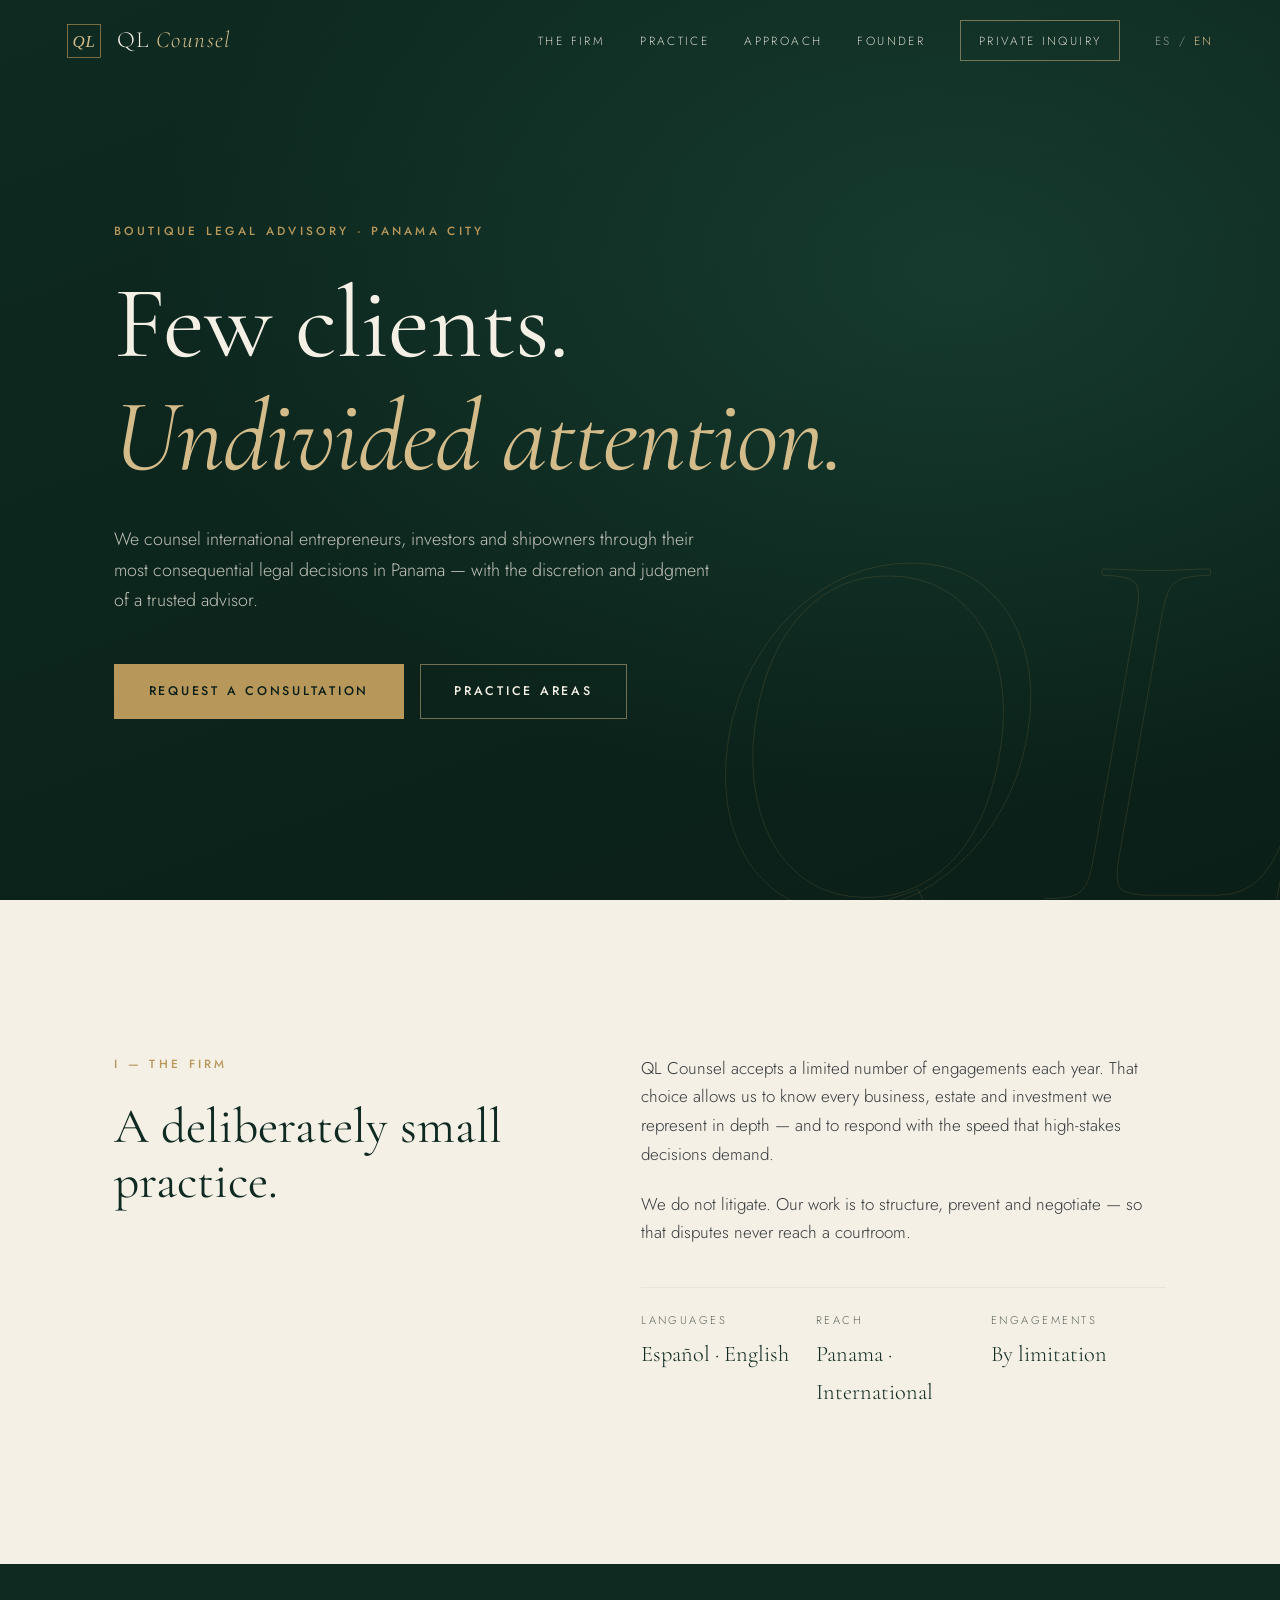
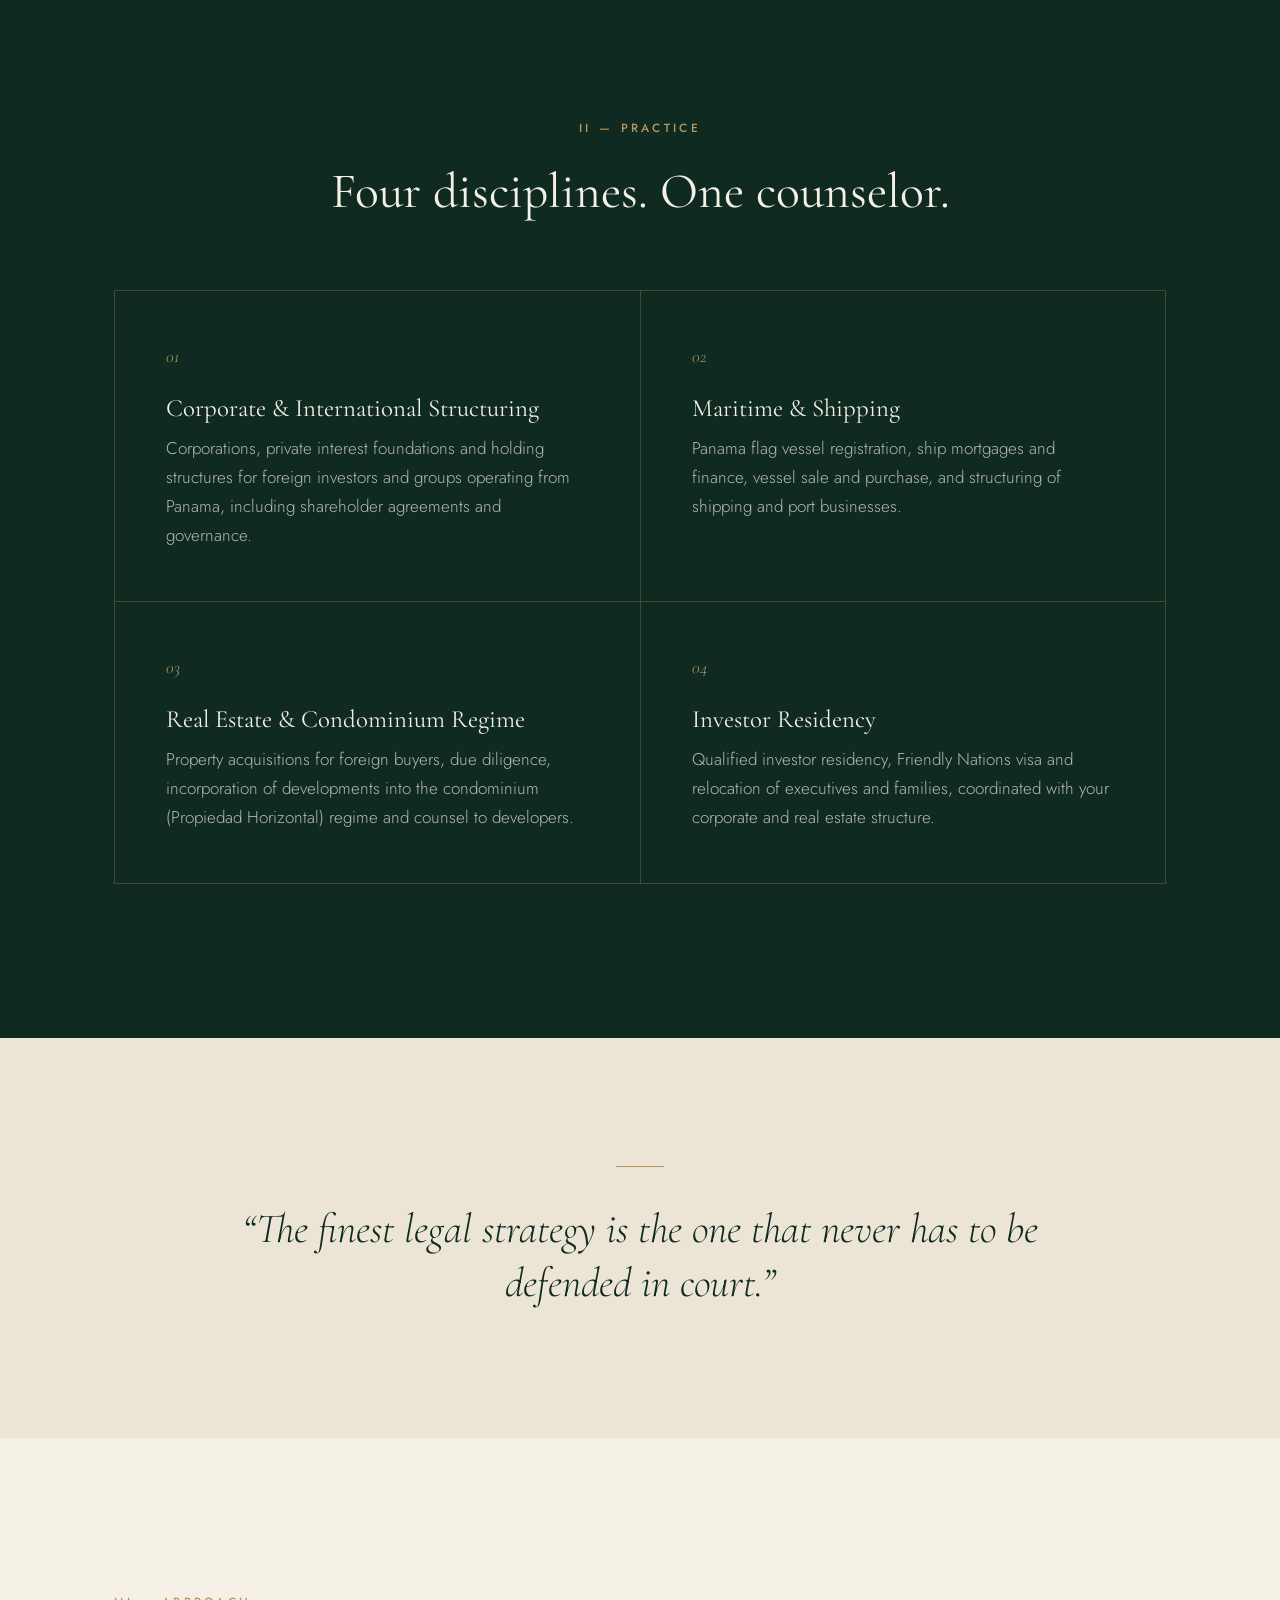
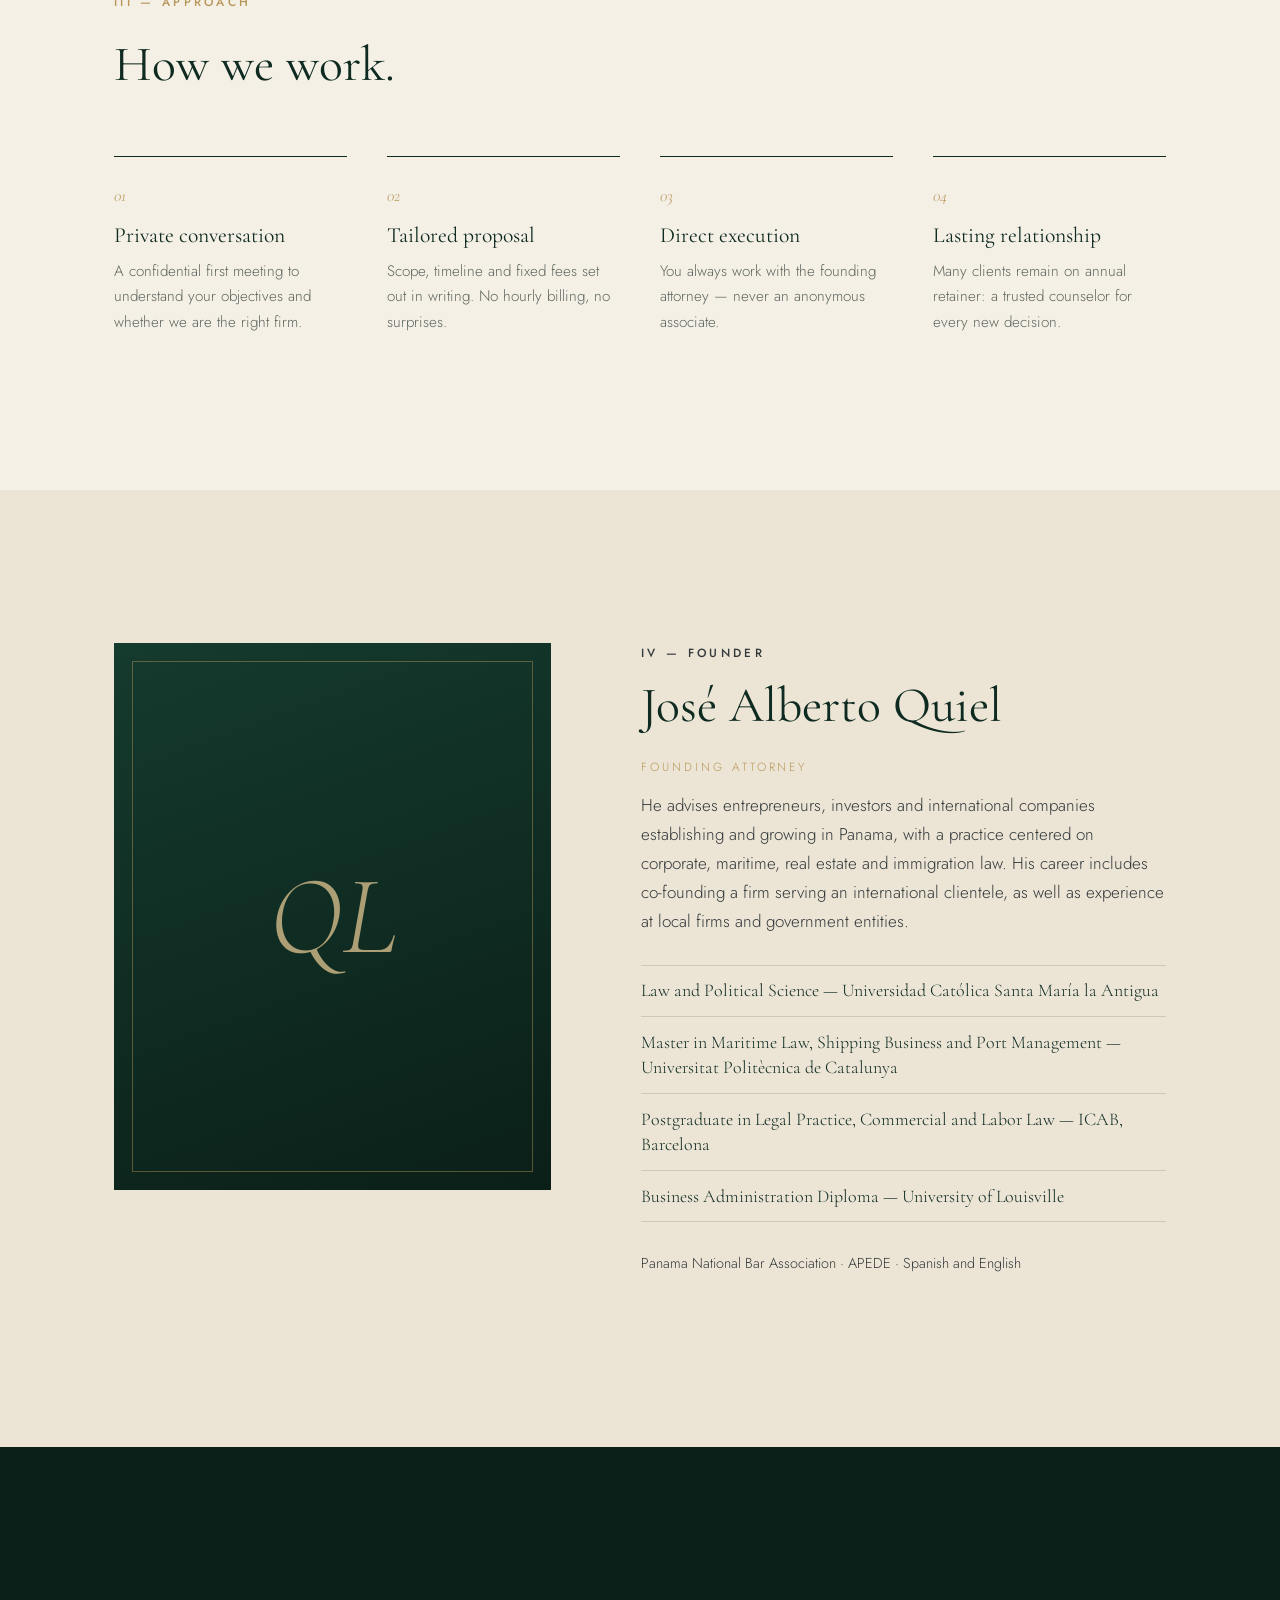
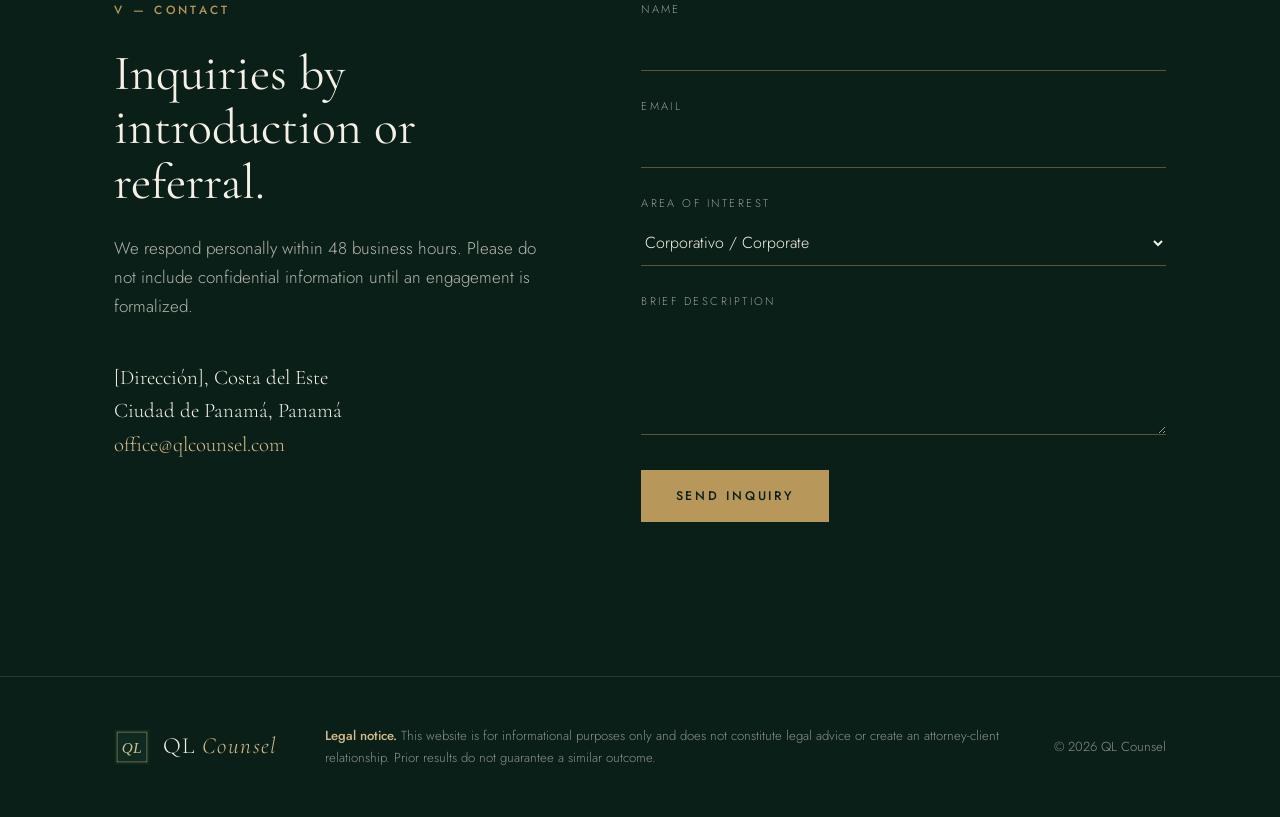
==== index.html @ fa173225 "Reposition firm as Panama-based boutique Panama City headquarters, non-litigation practice areas mat" ====
<!doctype html>
<html lang="es">
<head>
  <meta charset="utf-8">
  <meta name="viewport" content="width=device-width, initial-scale=1">
  <title>QL Counsel — Boutique Legal Advisory</title>
  <meta name="description" content="Firma boutique de asesoría legal en Panamá para empresarios, inversionistas y navieras internacionales. Boutique legal advisory in Panama for international entrepreneurs, investors and shipowners.">
  <meta name="theme-color" content="#0E2A21">
  <link rel="icon" href="assets/monogram.svg" type="image/svg+xml">
  <link rel="preconnect" href="https://fonts.googleapis.com">
  <link rel="preconnect" href="https://fonts.gstatic.com" crossorigin>
  <link href="https://fonts.googleapis.com/css2?family=Cormorant+Garamond:ital,wght@0,400;0,500;0,600;1,400&family=Jost:wght@300;400;500&display=swap" rel="stylesheet">
  <link rel="stylesheet" href="styles.css">
</head>
<body>

  <!-- ============ HEADER ============ -->
  <header class="site-header" id="top">
    <a class="brand" href="#top" aria-label="QL Counsel">
      <img src="assets/monogram.svg" alt="" class="brand-mark" width="40" height="40">
      <span class="brand-name">QL <em>Counsel</em></span>
    </a>
    <nav class="nav" aria-label="Principal">
      <a href="#firma"><span data-l="es">La Firma</span><span data-l="en">The Firm</span></a>
      <a href="#practica"><span data-l="es">Práctica</span><span data-l="en">Practice</span></a>
      <a href="#enfoque"><span data-l="es">Enfoque</span><span data-l="en">Approach</span></a>
      <a href="#fundador"><span data-l="es">Fundador</span><span data-l="en">Founder</span></a>
      <a href="#contacto" class="nav-cta"><span data-l="es">Consulta privada</span><span data-l="en">Private inquiry</span></a>
    </nav>
    <div class="lang" role="group" aria-label="Idioma / Language">
      <button type="button" data-set-lang="es" aria-pressed="true">ES</button>
      <span aria-hidden="true">/</span>
      <button type="button" data-set-lang="en" aria-pressed="false">EN</button>
    </div>
  </header>

  <main>
    <!-- ============ HERO ============ -->
    <section class="hero">
      <div class="hero-inner">
        <p class="eyebrow"><span data-l="es">Asesoría legal boutique · Ciudad de Panamá</span><span data-l="en">Boutique legal advisory · Panama City</span></p>
        <h1>
          <span data-l="es">Pocos clientes.<br><em>Atención absoluta.</em></span>
          <span data-l="en">Few clients.<br><em>Undivided attention.</em></span>
        </h1>
        <p class="lede">
          <span data-l="es">Acompañamos a empresarios, inversionistas y navieras internacionales en sus decisiones legales más importantes en Panamá — con la discreción y el criterio de un consejero de confianza.</span>
          <span data-l="en">We counsel international entrepreneurs, investors and shipowners through their most consequential legal decisions in Panama — with the discretion and judgment of a trusted advisor.</span>
        </p>
        <div class="hero-actions">
          <a href="#contacto" class="btn btn-gold"><span data-l="es">Solicitar una consulta</span><span data-l="en">Request a consultation</span></a>
          <a href="#practica" class="btn btn-ghost"><span data-l="es">Áreas de práctica</span><span data-l="en">Practice areas</span></a>
        </div>
      </div>
      <div class="hero-mark" aria-hidden="true">QL</div>
    </section>

    <!-- ============ FIRM ============ -->
    <section class="section firm" id="firma">
      <div class="container split">
        <div>
          <p class="label">I — <span data-l="es">La Firma</span><span data-l="en">The Firm</span></p>
          <h2><span data-l="es">Una práctica deliberadamente pequeña.</span><span data-l="en">A deliberately small practice.</span></h2>
        </div>
        <div class="prose">
          <p>
            <span data-l="es">QL Counsel acepta un número limitado de mandatos cada año. Esa decisión nos permite conocer a fondo cada negocio, cada patrimonio y cada inversión que representamos, y responder con la rapidez que exigen las decisiones de alto nivel.</span>
            <span data-l="en">QL Counsel accepts a limited number of engagements each year. That choice allows us to know every business, estate and investment we represent in depth — and to respond with the speed that high-stakes decisions demand.</span>
          </p>
          <p>
            <span data-l="es">No litigamos. Nuestro trabajo es estructurar, prevenir y negociar: que los conflictos nunca lleguen a un tribunal.</span>
            <span data-l="en">We do not litigate. Our work is to structure, prevent and negotiate — so that disputes never reach a courtroom.</span>
          </p>
          <dl class="facts">
            <div><dt><span data-l="es">Idiomas</span><span data-l="en">Languages</span></dt><dd>Español · English</dd></div>
            <div><dt><span data-l="es">Jurisdicciones</span><span data-l="en">Reach</span></dt><dd><span data-l="es">Panamá · Internacional</span><span data-l="en">Panama · International</span></dd></div>
            <div><dt><span data-l="es">Mandatos</span><span data-l="en">Engagements</span></dt><dd><span data-l="es">Limitados</span><span data-l="en">By limitation</span></dd></div>
          </dl>
        </div>
      </div>
    </section>

    <!-- ============ PRACTICE ============ -->
    <section class="section practice" id="practica">
      <div class="container">
        <p class="label">II — <span data-l="es">Práctica</span><span data-l="en">Practice</span></p>
        <h2 class="center"><span data-l="es">Cuatro disciplinas. Un solo consejero.</span><span data-l="en">Four disciplines. One counselor.</span></h2>
        <div class="cards">
          <article class="card">
            <span class="num">01</span>
            <h3><span data-l="es">Corporativo &amp; estructuración internacional</span><span data-l="en">Corporate &amp; International Structuring</span></h3>
            <p><span data-l="es">Sociedades anónimas, fundaciones de interés privado y holdings para inversionistas y grupos extranjeros que operan desde Panamá, con acuerdos de socios y gobierno corporativo.</span><span data-l="en">Corporations, private interest foundations and holding structures for foreign investors and groups operating from Panama, including shareholder agreements and governance.</span></p>
          </article>
          <article class="card">
            <span class="num">02</span>
            <h3><span data-l="es">Derecho marítimo</span><span data-l="en">Maritime &amp; Shipping</span></h3>
            <p><span data-l="es">Registro de buques bajo bandera panameña, hipotecas y financiamiento naval, compraventa de embarcaciones y estructuración de negocios marítimos y portuarios.</span><span data-l="en">Panama flag vessel registration, ship mortgages and finance, vessel sale and purchase, and structuring of shipping and port businesses.</span></p>
          </article>
          <article class="card">
            <span class="num">03</span>
            <h3><span data-l="es">Inversión inmobiliaria &amp; Propiedad Horizontal</span><span data-l="en">Real Estate &amp; Condominium Regime</span></h3>
            <p><span data-l="es">Adquisición de inmuebles para compradores extranjeros, debida diligencia, incorporación de proyectos al régimen de Propiedad Horizontal y asesoría a desarrolladores.</span><span data-l="en">Property acquisitions for foreign buyers, due diligence, incorporation of developments into the condominium (Propiedad Horizontal) regime and counsel to developers.</span></p>
          </article>
          <article class="card">
            <span class="num">04</span>
            <h3><span data-l="es">Residencia para inversionistas</span><span data-l="en">Investor Residency</span></h3>
            <p><span data-l="es">Residencia por inversión calificada, visa de Países Amigos y reubicación de ejecutivos y familias, coordinada con su estructura corporativa e inmobiliaria.</span><span data-l="en">Qualified investor residency, Friendly Nations visa and relocation of executives and families, coordinated with your corporate and real estate structure.</span></p>
          </article>
        </div>
      </div>
    </section>

    <!-- ============ QUOTE ============ -->
    <section class="quote">
      <blockquote>
        <p>
          <span data-l="es">“La mejor estrategia legal es la que nunca necesita defenderse en un tribunal.”</span>
          <span data-l="en">“The finest legal strategy is the one that never has to be defended in court.”</span>
        </p>
      </blockquote>
    </section>

    <!-- ============ APPROACH ============ -->
    <section class="section approach" id="enfoque">
      <div class="container">
        <p class="label">III — <span data-l="es">Enfoque</span><span data-l="en">Approach</span></p>
        <h2><span data-l="es">Cómo trabajamos.</span><span data-l="en">How we work.</span></h2>
        <ol class="steps">
          <li>
            <h3><span data-l="es">Conversación privada</span><span data-l="en">Private conversation</span></h3>
            <p><span data-l="es">Una primera reunión confidencial para entender sus objetivos y determinar si somos la firma adecuada.</span><span data-l="en">A confidential first meeting to understand your objectives and whether we are the right firm.</span></p>
          </li>
          <li>
            <h3><span data-l="es">Propuesta a medida</span><span data-l="en">Tailored proposal</span></h3>
            <p><span data-l="es">Alcance, calendario y honorarios fijos definidos por escrito. Sin facturación por hora, sin sorpresas.</span><span data-l="en">Scope, timeline and fixed fees set out in writing. No hourly billing, no surprises.</span></p>
          </li>
          <li>
            <h3><span data-l="es">Ejecución directa</span><span data-l="en">Direct execution</span></h3>
            <p><span data-l="es">Usted trabaja siempre con el socio fundador, nunca con un asociado anónimo.</span><span data-l="en">You always work with the founding attorney — never an anonymous associate.</span></p>
          </li>
          <li>
            <h3><span data-l="es">Relación continua</span><span data-l="en">Lasting relationship</span></h3>
            <p><span data-l="es">Muchos clientes permanecen bajo iguala anual: un consejero de confianza para cada nueva decisión.</span><span data-l="en">Many clients remain on annual retainer: a trusted counselor for every new decision.</span></p>
          </li>
        </ol>
      </div>
    </section>

    <!-- ============ FOUNDER ============ -->
    <section class="section founder" id="fundador">
      <div class="container split">
        <div class="portrait" aria-hidden="true"><span>QL</span></div>
        <div class="prose">
          <p class="label">IV — <span data-l="es">Fundador</span><span data-l="en">Founder</span></p>
          <h2>José Alberto Quiel</h2>
          <p class="role"><span data-l="es">Socio fundador</span><span data-l="en">Founding Attorney</span></p>
          <p>
            <span data-l="es">Asesora a empresarios, inversionistas y compañías internacionales que se establecen y crecen en Panamá, con una práctica centrada en derecho corporativo, marítimo, inmobiliario y migratorio. Su trayectoria incluye la cofundación de una firma de clientela internacional, así como experiencia en firmas locales y entidades de gobierno.</span>
            <span data-l="en">He advises entrepreneurs, investors and international companies establishing and growing in Panama, with a practice centered on corporate, maritime, real estate and immigration law. His career includes co-founding a firm serving an international clientele, as well as experience at local firms and government entities.</span>
          </p>
          <ul class="credentials">
            <li><span data-l="es">Licenciatura en Derecho y Ciencias Políticas — Universidad Católica Santa María la Antigua</span><span data-l="en">Law and Political Science — Universidad Católica Santa María la Antigua</span></li>
            <li><span data-l="es">Máster en Derecho Marítimo, Negocio Marítimo y Gestión Portuaria — Universitat Politècnica de Catalunya</span><span data-l="en">Master in Maritime Law, Shipping Business and Port Management — Universitat Politècnica de Catalunya</span></li>
            <li><span data-l="es">Posgrado en Práctica Jurídica, Derecho Mercantil y Laboral — ICAB, Barcelona</span><span data-l="en">Postgraduate in Legal Practice, Commercial and Labor Law — ICAB, Barcelona</span></li>
            <li><span data-l="es">Diplomado en Administración de Empresas — University of Louisville</span><span data-l="en">Business Administration Diploma — University of Louisville</span></li>
          </ul>
          <p class="small">
            <span data-l="es">Colegio Nacional de Abogados de Panamá · APEDE · Español e inglés</span>
            <span data-l="en">Panama National Bar Association · APEDE · Spanish and English</span>
          </p>
        </div>
      </div>
    </section>

    <!-- ============ CONTACT ============ -->
    <section class="section contact" id="contacto">
      <div class="container split">
        <div>
          <p class="label">V — <span data-l="es">Contacto</span><span data-l="en">Contact</span></p>
          <h2><span data-l="es">Consultas por invitación o referencia.</span><span data-l="en">Inquiries by introduction or referral.</span></h2>
          <p class="prose">
            <span data-l="es">Responderemos personalmente en un plazo de 48 horas hábiles. Por favor no incluya información confidencial hasta formalizar la relación.</span>
            <span data-l="en">We respond personally within 48 business hours. Please do not include confidential information until an engagement is formalized.</span>
          </p>
          <address>
            [Dirección], Costa del Este<br>
            Ciudad de Panamá, Panamá<br>
            <a href="mailto:office@qlcounsel.com">office@qlcounsel.com</a>
          </address>
        </div>
        <form class="form" id="inquiry">
          <label><span data-l="es">Nombre</span><span data-l="en">Name</span><input name="name" required autocomplete="name"></label>
          <label><span data-l="es">Correo</span><span data-l="en">Email</span><input name="email" type="email" required autocomplete="email"></label>
          <label><span data-l="es">Área de interés</span><span data-l="en">Area of interest</span>
            <select name="area">
              <option>Corporativo / Corporate</option>
              <option>Marítimo / Maritime</option>
              <option>Inmobiliario / Real Estate</option>
              <option>Residencia / Residency</option>
            </select>
          </label>
          <label><span data-l="es">Breve descripción</span><span data-l="en">Brief description</span><textarea name="message" rows="4"></textarea></label>
          <button type="submit" class="btn btn-gold"><span data-l="es">Enviar consulta</span><span data-l="en">Send inquiry</span></button>
        </form>
      </div>
    </section>
  </main>

  <!-- ============ FOOTER ============ -->
  <footer class="site-footer">
    <div class="container footer-grid">
      <div class="brand">
        <img src="assets/monogram.svg" alt="" class="brand-mark" width="36" height="36">
        <span class="brand-name">QL <em>Counsel</em></span>
      </div>
      <p class="disclaimer">
        <strong><span data-l="es">Aviso legal.</span><span data-l="en">Legal notice.</span></strong>
        <span data-l="es">Este sitio es informativo y no constituye asesoría legal ni crea una relación abogado-cliente. Resultados previos no garantizan resultados similares.</span>
        <span data-l="en">This website is for informational purposes only and does not constitute legal advice or create an attorney-client relationship. Prior results do not guarantee a similar outcome.</span>
      </p>
      <p class="copy">© <span id="year">2026</span> QL Counsel</p>
    </div>
  </footer>

  <script src="script.js"></script>
</body>
</html>
---- styles.css ----
/* =========================================================
   QL Counsel — Brand tokens
   Verde bosque profundo + marfil + latón/champagne
   ========================================================= */
:root {
  --green-950: #0A1F18;
  --green-900: #0E2A21;
  --green-800: #153A2E;
  --green-700: #1F4D3D;
  --ivory:     #F5F0E6;
  --ivory-2:   #ECE5D6;
  --brass:     #B8975A;
  --brass-lt:  #D4BC8A;
  --ink:       #1B1D1A;
  --muted:     #5E6660;

  --serif: "Cormorant Garamond", "Times New Roman", serif;
  --sans:  "Jost", "Helvetica Neue", Arial, sans-serif;

  --max: 1180px;
  --gutter: clamp(16px, 5vw, 64px);
}

/* ---------- Language toggle (contenido bilingüe) ---------- */
html[lang="es"] [data-l="en"],
html[lang="en"] [data-l="es"] { display: none !important; }

/* ---------- Base ---------- */
*, *::before, *::after { box-sizing: border-box; }
html { scroll-behavior: smooth; }
body {
  margin: 0;
  background: var(--ivory);
  color: var(--ink);
  font-family: var(--sans);
  font-weight: 300;
  font-size: 17px;
  line-height: 1.7;
  -webkit-font-smoothing: antialiased;
}
img { display: block; max-width: 100%; }
a { color: inherit; }
h1, h2, h3 { font-family: var(--serif); font-weight: 400; line-height: 1.1; margin: 0 0 .5em; }
h2 { font-size: clamp(2rem, 4vw, 3.1rem); color: var(--green-900); }
h3 { font-size: 1.55rem; color: var(--green-900); }
em { font-style: italic; }

.container { max-width: var(--max); margin: 0 auto; padding: 0 var(--gutter); }
.section { padding: clamp(80px, 12vw, 160px) 0; }
.center { text-align: center; }
.split { display: grid; grid-template-columns: 1fr 1.2fr; gap: clamp(40px, 7vw, 110px); align-items: start; }

.label, .eyebrow {
  font-family: var(--sans);
  font-size: .74rem;
  font-weight: 500;
  letter-spacing: .28em;
  text-transform: uppercase;
  color: var(--brass);
  margin: 0 0 1.6rem;
}
.prose p { margin: 0 0 1.2em; color: #33383a; }
.small { font-size: .9rem; color: var(--muted); }

/* ---------- Buttons ---------- */
.btn {
  display: inline-block;
  padding: 1rem 2.1rem;
  font-family: var(--sans);
  font-size: .78rem;
  font-weight: 500;
  letter-spacing: .22em;
  text-transform: uppercase;
  text-decoration: none;
  border: 1px solid transparent;
  cursor: pointer;
  transition: background .35s, color .35s, border-color .35s;
}
.btn-gold { background: var(--brass); color: var(--green-950); }
.btn-gold:hover { background: var(--brass-lt); }
.btn-ghost { border-color: rgba(212, 188, 138, .5); color: var(--ivory); }
.btn-ghost:hover { border-color: var(--brass-lt); color: var(--brass-lt); }

/* ---------- Header ---------- */
.site-header {
  position: fixed; inset: 0 0 auto 0; z-index: 50;
  display: flex; align-items: center; gap: 2rem;
  padding: 1.25rem var(--gutter);
  color: var(--ivory);
  transition: background .4s, padding .4s, box-shadow .4s;
}
.site-header.scrolled {
  background: rgba(10, 31, 24, .96);
  backdrop-filter: blur(8px);
  padding-top: .8rem; padding-bottom: .8rem;
  box-shadow: 0 1px 0 rgba(184, 151, 90, .25);
}
.brand { display: flex; align-items: center; gap: .8rem; text-decoration: none; }
.brand-name { font-family: var(--serif); font-size: 1.45rem; letter-spacing: .06em; }
.brand-name em { color: var(--brass-lt); }
.nav { margin-left: auto; display: flex; gap: 2.2rem; align-items: center; }
.nav a {
  text-decoration: none; font-size: .74rem; letter-spacing: .2em; text-transform: uppercase;
  opacity: .85; transition: opacity .3s, color .3s;
}
.nav a:hover { opacity: 1; color: var(--brass-lt); }
.nav-cta { border: 1px solid rgba(212, 188, 138, .6); padding: .6rem 1.1rem; }
.lang { display: flex; align-items: center; gap: .35rem; font-size: .74rem; color: rgba(245,240,230,.5); }
.lang button {
  background: none; border: 0; padding: .2rem; cursor: pointer;
  font: inherit; letter-spacing: .15em; color: rgba(245,240,230,.55);
}
.lang button[aria-pressed="true"] { color: var(--brass-lt); }

/* ---------- Hero ---------- */
.hero {
  position: relative; overflow: hidden;
  min-height: 100vh; min-height: 100svh;
  display: flex; align-items: center;
  background:
    radial-gradient(ellipse at 75% 30%, rgba(31, 77, 61, .55), transparent 60%),
    linear-gradient(160deg, var(--green-900) 0%, var(--green-950) 100%);
  color: var(--ivory);
}
.hero-inner { position: relative; z-index: 2; max-width: var(--max); margin: 0 auto; padding: 140px var(--gutter) 100px; width: 100%; }
.hero h1 { font-size: clamp(3rem, 8vw, 6.6rem); font-weight: 400; letter-spacing: -.01em; margin-bottom: 2rem; }
.hero h1 em { color: var(--brass-lt); }
.lede { max-width: 38rem; font-size: 1.12rem; color: rgba(245, 240, 230, .78); margin: 0 0 3rem; }
.hero-actions { display: flex; flex-wrap: wrap; gap: 1rem; }
.hero-mark {
  position: absolute; right: -2vw; bottom: -8vw; z-index: 1;
  font-family: var(--serif); font-size: 42vw; line-height: 1; font-style: italic;
  color: transparent; -webkit-text-stroke: 1px rgba(184, 151, 90, .16);
  pointer-events: none; user-select: none;
}

/* ---------- Firm ---------- */
.facts { display: grid; grid-template-columns: repeat(3, 1fr); margin: 2.5rem 0 0; border-top: 1px solid var(--ivory-2); }
.facts div { padding: 1.4rem 0 0; }
.facts dt { font-size: .7rem; letter-spacing: .22em; text-transform: uppercase; color: var(--muted); }
.facts dd { margin: .3rem 0 0; font-family: var(--serif); font-size: 1.4rem; color: var(--green-900); }

/* ---------- Practice ---------- */
.practice { background: var(--green-900); color: var(--ivory); }
.practice h2, .practice h3 { color: var(--ivory); }
.practice .label { text-align: center; }
.cards {
  display: grid; grid-template-columns: repeat(2, 1fr);
  margin-top: 4.5rem; border-top: 1px solid rgba(184, 151, 90, .3); border-left: 1px solid rgba(184, 151, 90, .3);
}
.card {
  padding: clamp(32px, 4vw, 56px);
  border-right: 1px solid rgba(184, 151, 90, .3); border-bottom: 1px solid rgba(184, 151, 90, .3);
  transition: background .4s;
}
.card:hover { background: var(--green-800); }
.card .num { display: block; font-family: var(--serif); font-style: italic; font-size: 1.1rem; color: var(--brass); margin-bottom: 1.4rem; }
.card p { margin: 0; color: rgba(245, 240, 230, .72); }

/* ---------- Quote ---------- */
.quote { background: var(--ivory-2); padding: clamp(80px, 10vw, 130px) var(--gutter); }
.quote blockquote { max-width: 900px; margin: 0 auto; text-align: center; }
.quote p { font-family: var(--serif); font-style: italic; font-size: clamp(1.7rem, 3.4vw, 2.6rem); line-height: 1.3; color: var(--green-900); margin: 0; }
.quote blockquote::before { content: ""; display: block; width: 48px; height: 1px; background: var(--brass); margin: 0 auto 2.2rem; }

/* ---------- Approach ---------- */
.steps { list-style: none; padding: 0; margin: 4rem 0 0; display: grid; grid-template-columns: repeat(4, 1fr); gap: 2.5rem; counter-reset: step; }
.steps li { counter-increment: step; border-top: 1px solid var(--green-900); padding-top: 1.6rem; }
.steps li::before { content: "0" counter(step); display: block; font-family: var(--serif); font-style: italic; color: var(--brass); margin-bottom: .8rem; }
.steps h3 { font-size: 1.35rem; }
.steps p { margin: 0; font-size: .95rem; color: var(--muted); }

/* ---------- Founder ---------- */
.founder { background: var(--ivory-2); }
.portrait {
  aspect-ratio: 4 / 5;
  background: linear-gradient(160deg, var(--green-800), var(--green-950));
  display: grid; place-items: center; position: relative;
}
.portrait::after { content: ""; position: absolute; inset: 18px; border: 1px solid rgba(184, 151, 90, .45); }
.portrait span { font-family: var(--serif); font-style: italic; font-size: 7rem; color: var(--brass-lt); opacity: .8; }
.role { font-size: .74rem; letter-spacing: .25em; text-transform: uppercase; color: var(--brass) !important; }

/* ---------- Contact ---------- */
.contact { background: var(--green-950); color: var(--ivory); }
.contact h2 { color: var(--ivory); }
.contact .prose { color: rgba(245, 240, 230, .72); }
address { font-style: normal; margin-top: 2.5rem; font-family: var(--serif); font-size: 1.3rem; line-height: 1.6; }
address a { color: var(--brass-lt); text-decoration: none; }
.form { display: grid; gap: 1.6rem; }
.form label { display: grid; gap: .5rem; font-size: .7rem; letter-spacing: .22em; text-transform: uppercase; color: rgba(245, 240, 230, .6); }
.form input, .form select, .form textarea {
  font: 300 1rem/1.5 var(--sans); color: var(--ivory);
  background: transparent; border: 0; border-bottom: 1px solid rgba(184, 151, 90, .45);
  padding: .6rem 0; border-radius: 0; text-transform: none; letter-spacing: 0;
}
.form select option { color: var(--ink); }
.form input:focus, .form select:focus, .form textarea:focus { outline: none; border-bottom-color: var(--brass-lt); }
.form .btn { justify-self: start; margin-top: .6rem; }

/* ---------- Footer ---------- */
.site-footer { background: var(--green-950); color: rgba(245, 240, 230, .55); border-top: 1px solid rgba(184, 151, 90, .2); padding: 3rem 0; font-size: .82rem; }
.site-footer .brand { color: var(--ivory); }
.footer-grid { display: grid; grid-template-columns: auto 1fr auto; gap: 3rem; align-items: center; }
.disclaimer { margin: 0; max-width: 46rem; }
.disclaimer strong { color: var(--brass-lt); font-weight: 500; }
.copy { margin: 0; }

/* ---------- Reveal on scroll ---------- */
.reveal { opacity: 0; transform: translateY(18px); transition: opacity 1s ease, transform 1s ease; }
.reveal.in { opacity: 1; transform: none; }
@media (prefers-reduced-motion: reduce) {
  html { scroll-behavior: auto; }
  .reveal { opacity: 1; transform: none; transition: none; }
}

/* ---------- Responsive ---------- */
@media (max-width: 1000px) {
  .nav a:not(.nav-cta) { display: none; }
  .steps { grid-template-columns: repeat(2, 1fr); }
}
@media (max-width: 760px) {
  .split, .cards, .footer-grid { grid-template-columns: 1fr; }
  .nav { display: none; }
  .lang { margin-left: auto; }
  .steps { grid-template-columns: 1fr; }
  .facts dd { font-size: 1.15rem; }
  .portrait { max-width: 360px; }
  .hero-mark { font-size: 70vw; bottom: -14vw; }
}

/* ---------- Founder credentials ---------- */
.credentials { list-style: none; padding: 0; margin: 1.8rem 0; border-top: 1px solid rgba(14, 42, 33, .15); }
.credentials li { padding: .8rem 0; border-bottom: 1px solid rgba(14, 42, 33, .15); font-family: var(--serif); font-size: 1.12rem; line-height: 1.4; color: var(--green-900); }
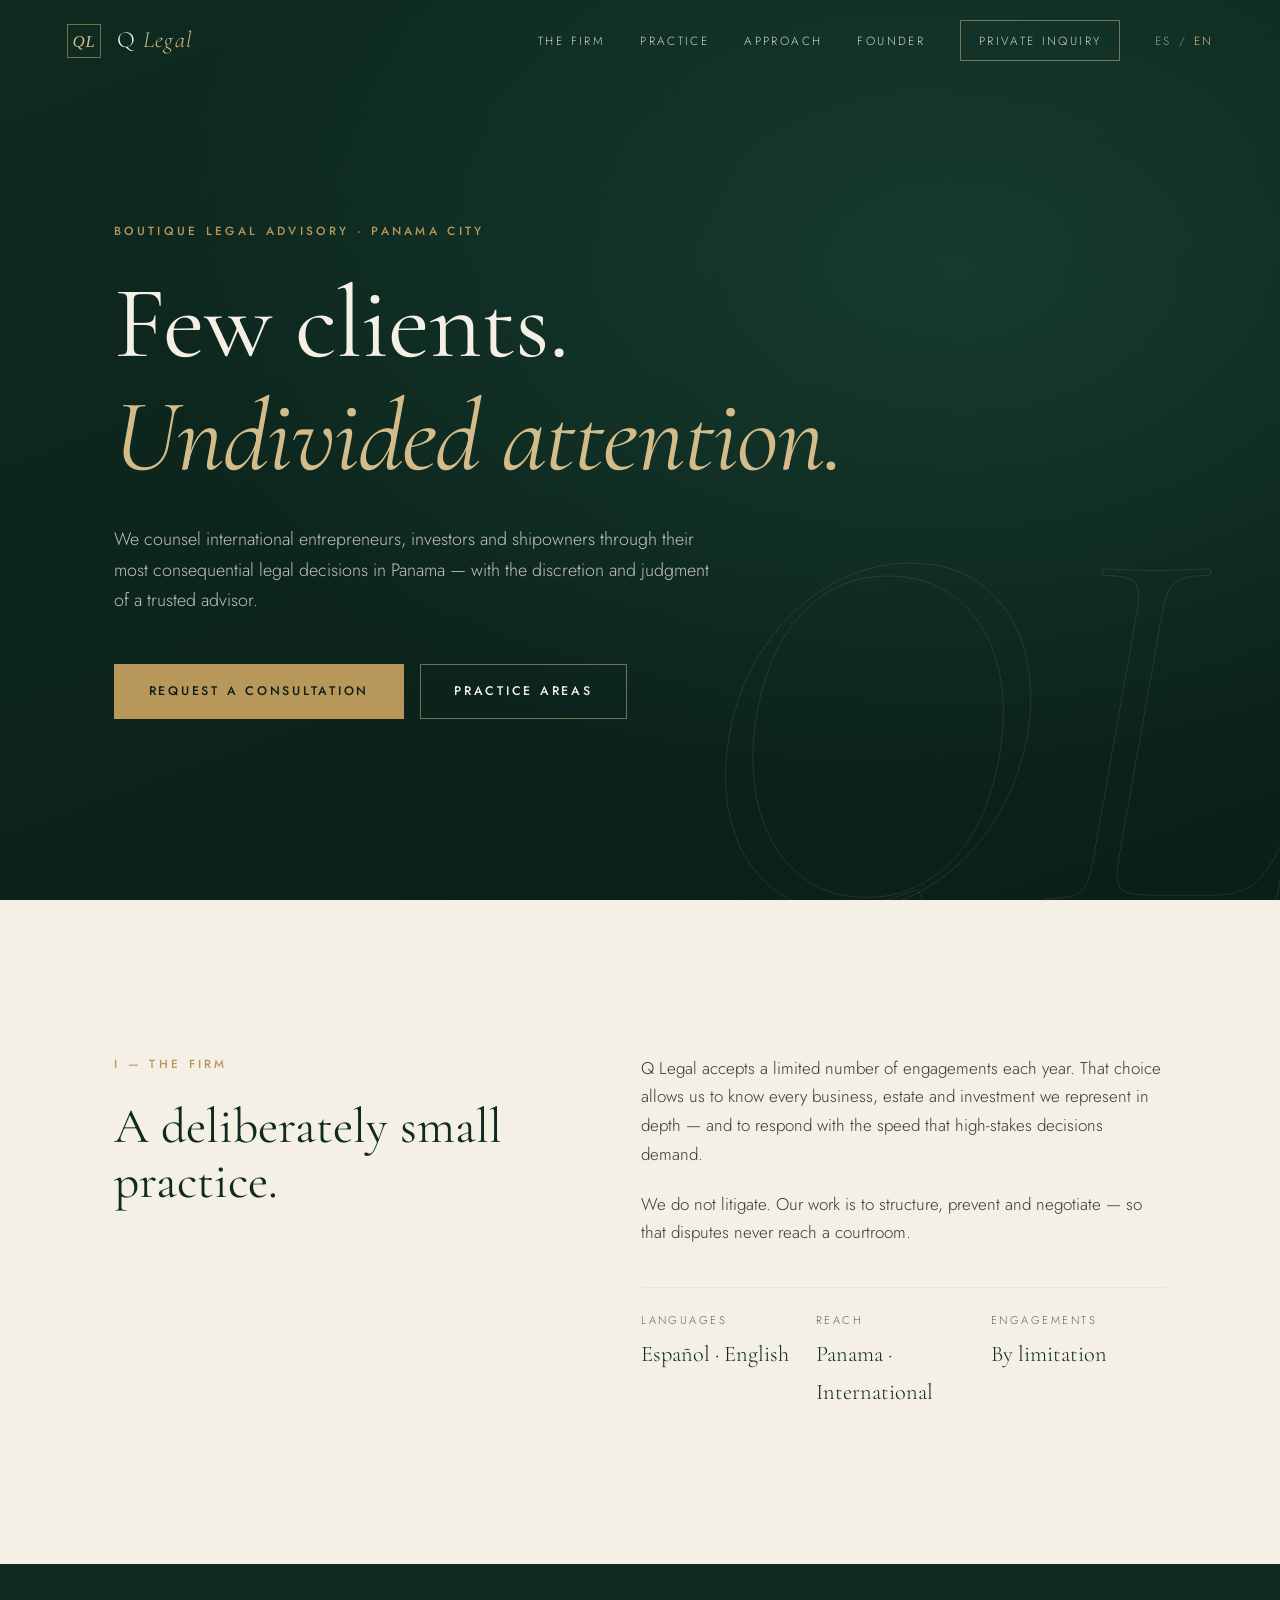
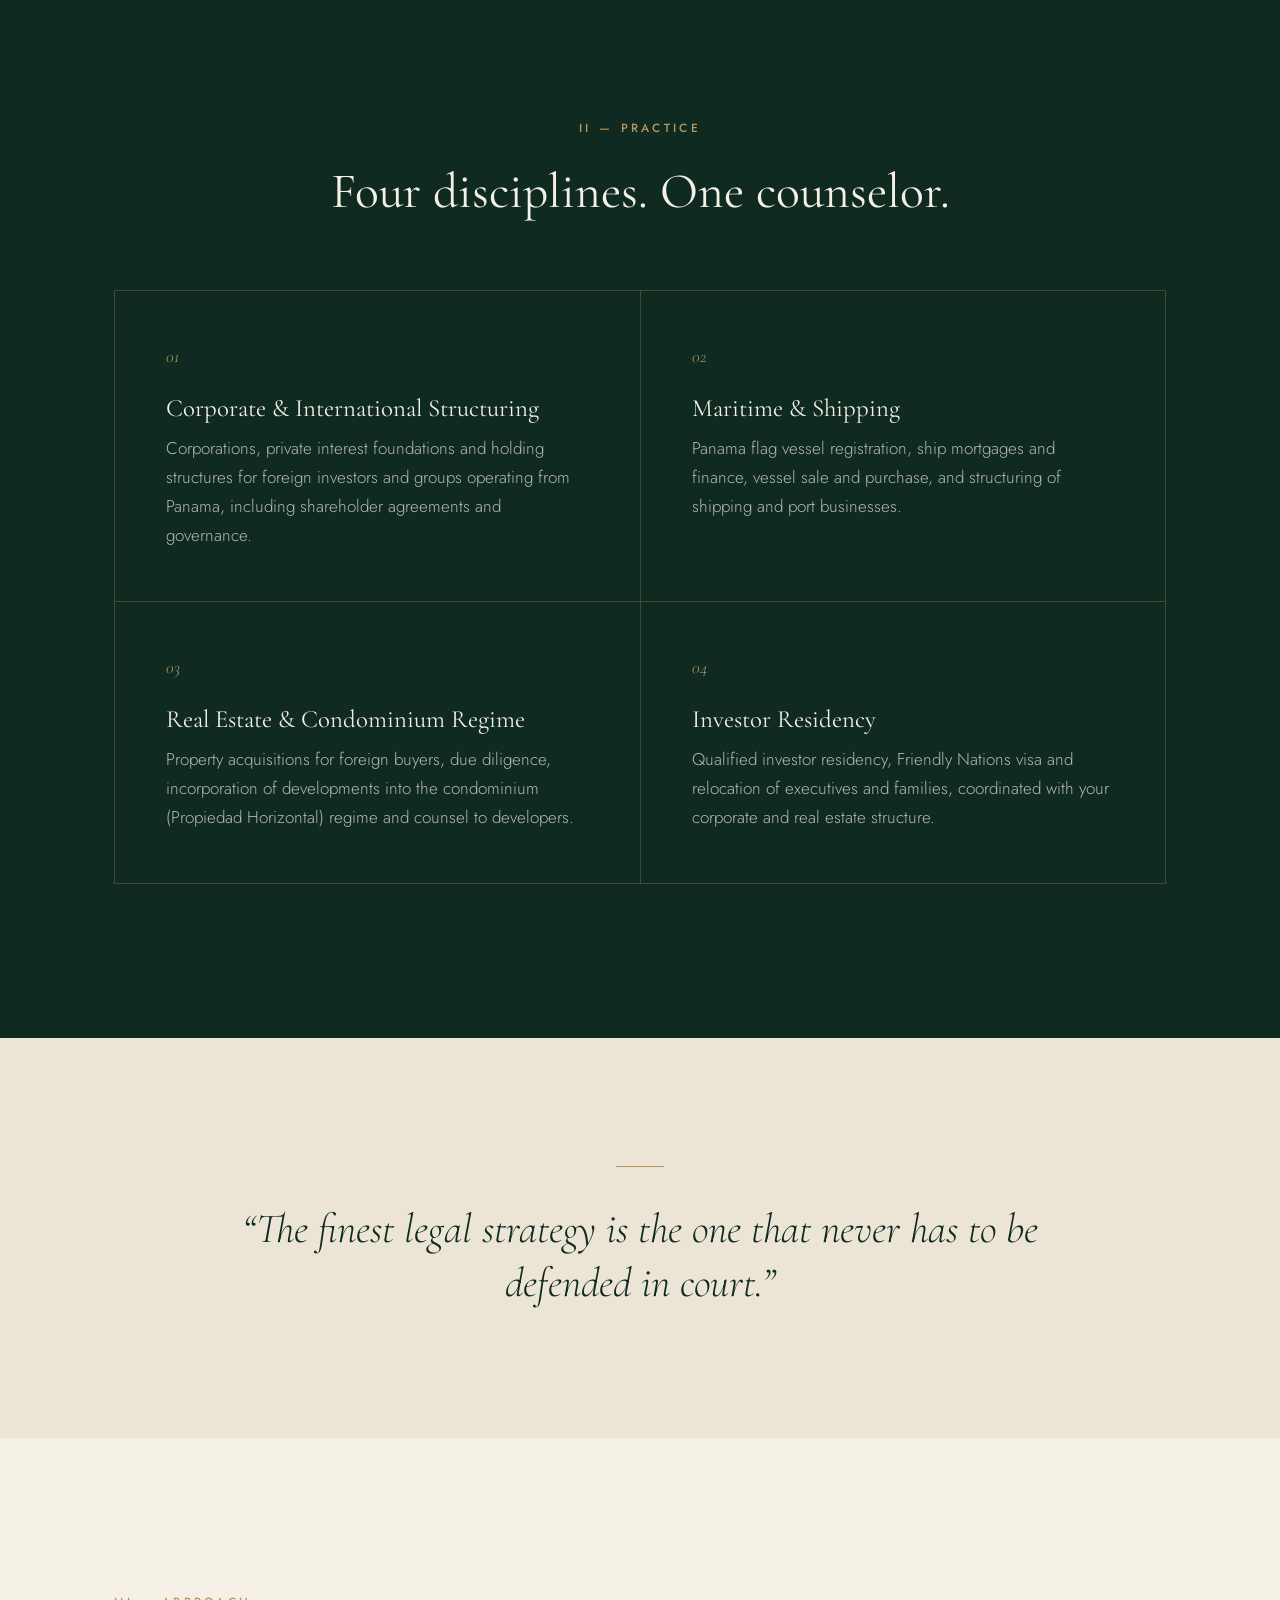
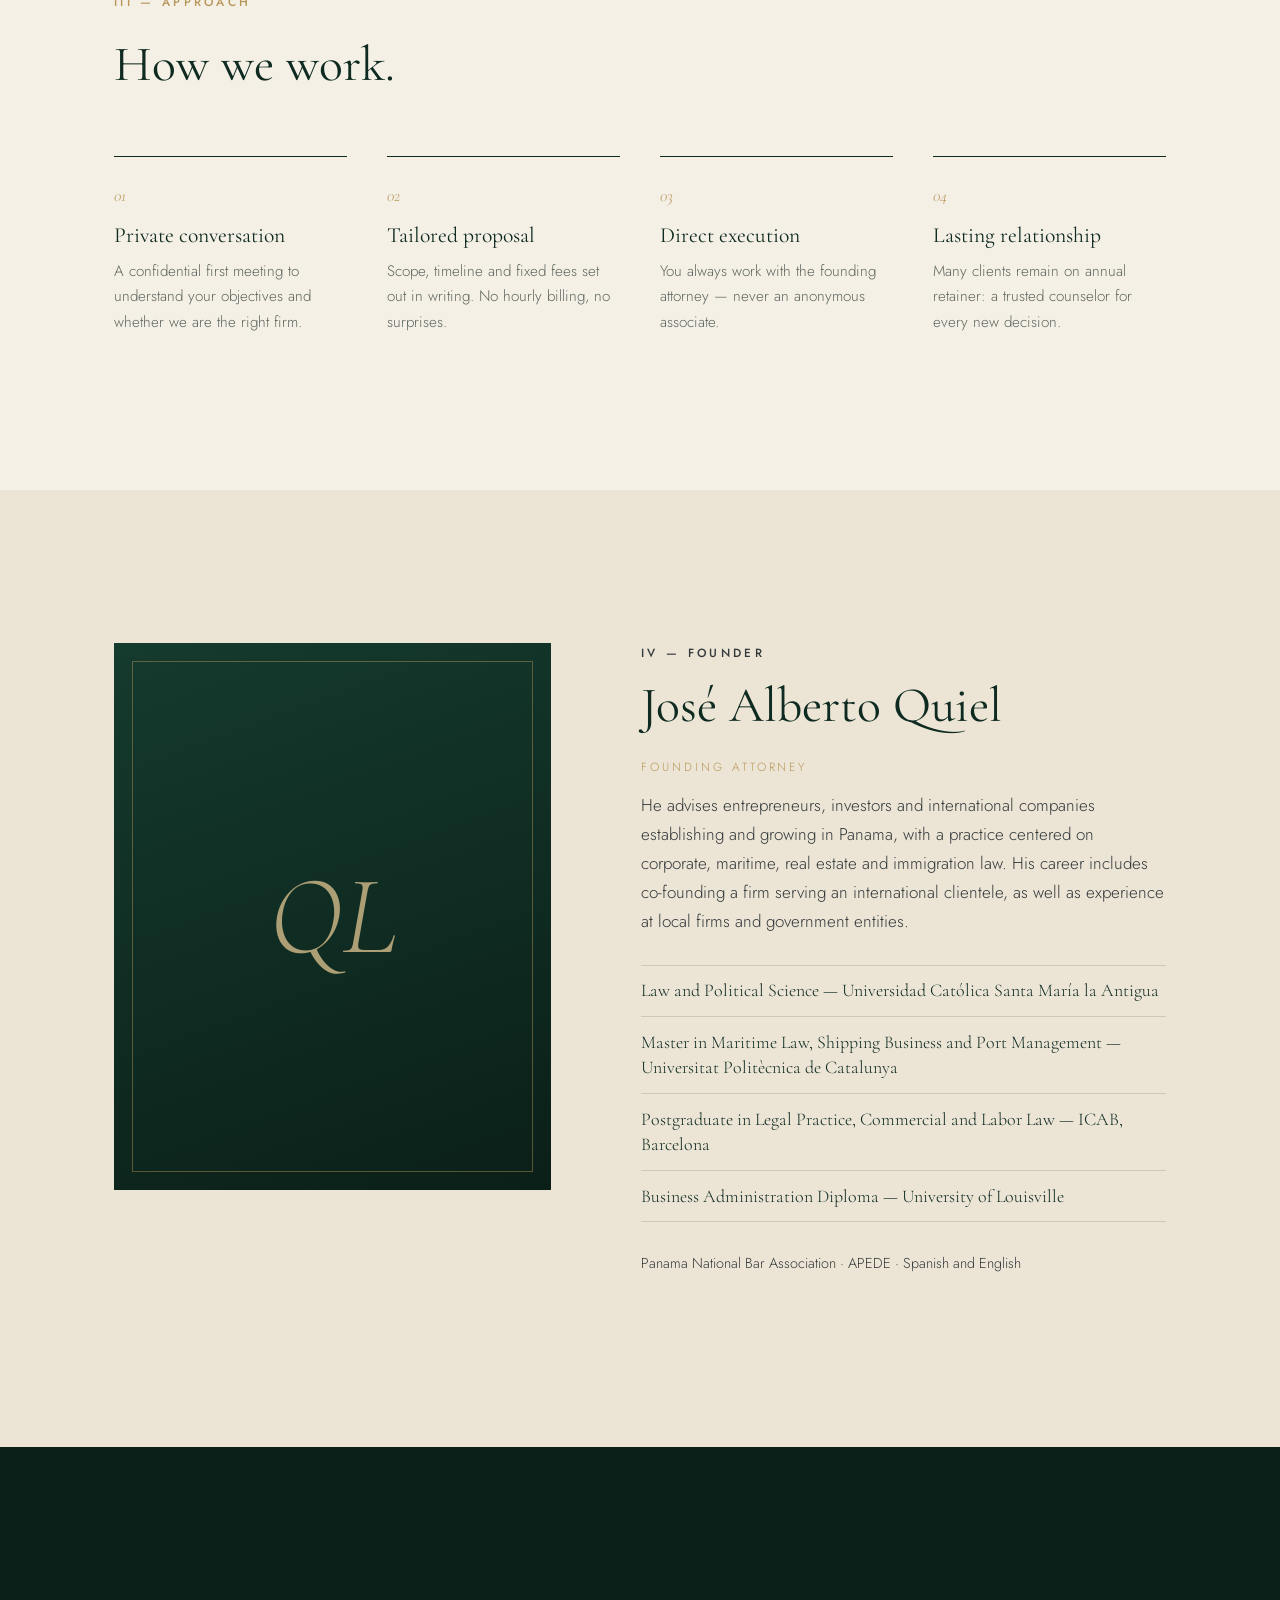
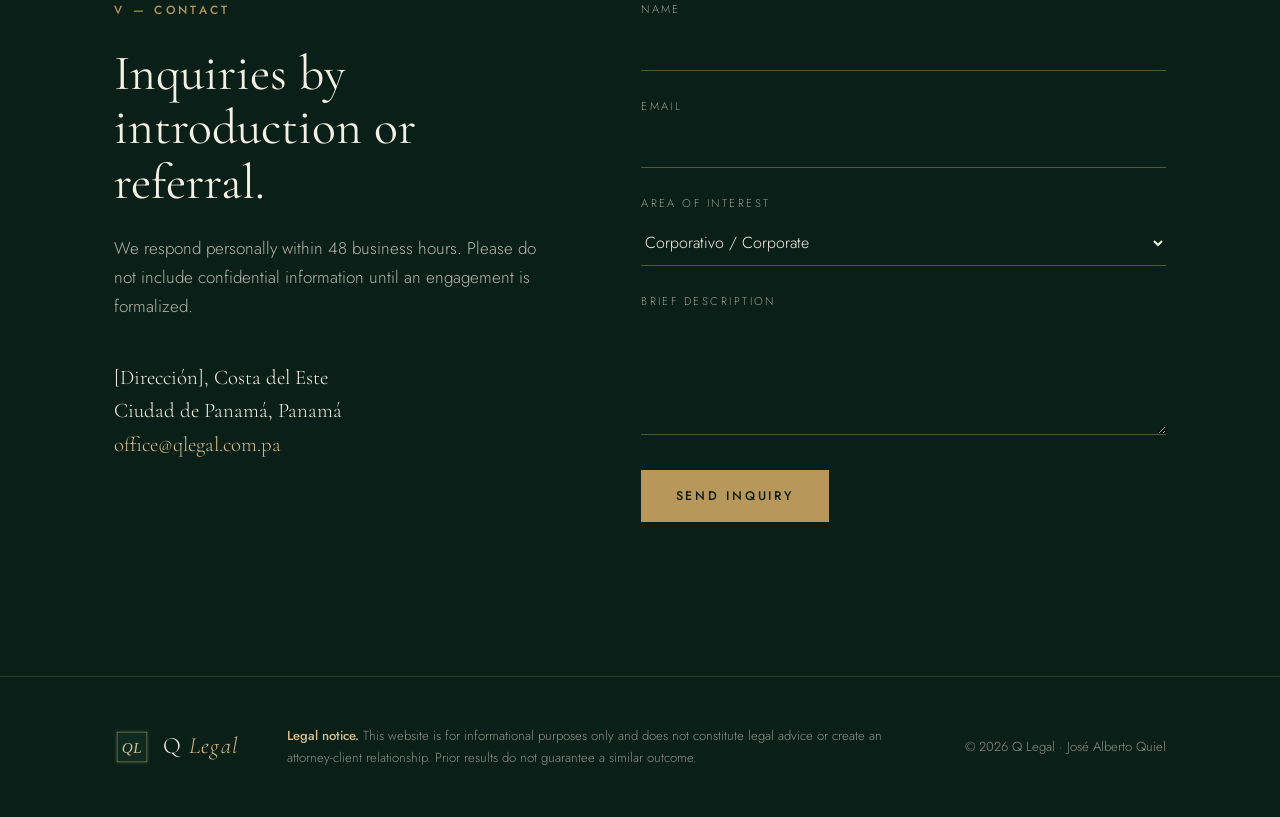
==== commit 4736be83: "Rename firm to Q Legal Co-Authored-By: Claude Opus 5.5 <noreply@anthropic.com> Claude-Session: https" ====
--- a/index.html
+++ b/index.html
@@ -3,7 +3,7 @@
 <head>
   <meta charset="utf-8">
   <meta name="viewport" content="width=device-width, initial-scale=1">
-  <title>QL Counsel — Boutique Legal Advisory</title>
+  <title>Q Legal — Boutique Legal Advisory · Panamá</title>
   <meta name="description" content="Firma boutique de asesoría legal en Panamá para empresarios, inversionistas y navieras internacionales. Boutique legal advisory in Panama for international entrepreneurs, investors and shipowners.">
   <meta name="theme-color" content="#0E2A21">
   <link rel="icon" href="assets/monogram.svg" type="image/svg+xml">
@@ -16,9 +16,9 @@
 
   <!-- ============ HEADER ============ -->
   <header class="site-header" id="top">
-    <a class="brand" href="#top" aria-label="QL Counsel">
+    <a class="brand" href="#top" aria-label="Q Legal">
       <img src="assets/monogram.svg" alt="" class="brand-mark" width="40" height="40">
-      <span class="brand-name">QL <em>Counsel</em></span>
+      <span class="brand-name">Q <em>Legal</em></span>
     </a>
     <nav class="nav" aria-label="Principal">
       <a href="#firma"><span data-l="es">La Firma</span><span data-l="en">The Firm</span></a>
@@ -64,8 +64,8 @@
         </div>
         <div class="prose">
           <p>
-            <span data-l="es">QL Counsel acepta un número limitado de mandatos cada año. Esa decisión nos permite conocer a fondo cada negocio, cada patrimonio y cada inversión que representamos, y responder con la rapidez que exigen las decisiones de alto nivel.</span>
-            <span data-l="en">QL Counsel accepts a limited number of engagements each year. That choice allows us to know every business, estate and investment we represent in depth — and to respond with the speed that high-stakes decisions demand.</span>
+            <span data-l="es">Q Legal acepta un número limitado de mandatos cada año. Esa decisión nos permite conocer a fondo cada negocio, cada patrimonio y cada inversión que representamos, y responder con la rapidez que exigen las decisiones de alto nivel.</span>
+            <span data-l="en">Q Legal accepts a limited number of engagements each year. That choice allows us to know every business, estate and investment we represent in depth — and to respond with the speed that high-stakes decisions demand.</span>
           </p>
           <p>
             <span data-l="es">No litigamos. Nuestro trabajo es estructurar, prevenir y negociar: que los conflictos nunca lleguen a un tribunal.</span>
@@ -149,7 +149,11 @@
     <!-- ============ FOUNDER ============ -->
     <section class="section founder" id="fundador">
       <div class="container split">
-        <div class="portrait" aria-hidden="true"><span>QL</span></div>
+        <div class="portrait">
+          <span aria-hidden="true">QL</span>
+          <!-- Foto del fundador: guardar como assets/founder.jpg (retrato vertical 4:5, mín. 1000×1250 px) -->
+          <img src="assets/founder.jpg" alt="José Alberto Quiel" loading="lazy" onerror="this.remove()">
+        </div>
         <div class="prose">
           <p class="label">IV — <span data-l="es">Fundador</span><span data-l="en">Founder</span></p>
           <h2>José Alberto Quiel</h2>
@@ -185,7 +189,7 @@
           <address>
             [Dirección], Costa del Este<br>
             Ciudad de Panamá, Panamá<br>
-            <a href="mailto:office@qlcounsel.com">office@qlcounsel.com</a>
+            <a href="mailto:office@qlegal.com.pa">office@qlegal.com.pa</a>
           </address>
         </div>
         <form class="form" id="inquiry">
@@ -211,14 +215,14 @@
     <div class="container footer-grid">
       <div class="brand">
         <img src="assets/monogram.svg" alt="" class="brand-mark" width="36" height="36">
-        <span class="brand-name">QL <em>Counsel</em></span>
+        <span class="brand-name">Q <em>Legal</em></span>
       </div>
       <p class="disclaimer">
         <strong><span data-l="es">Aviso legal.</span><span data-l="en">Legal notice.</span></strong>
         <span data-l="es">Este sitio es informativo y no constituye asesoría legal ni crea una relación abogado-cliente. Resultados previos no garantizan resultados similares.</span>
         <span data-l="en">This website is for informational purposes only and does not constitute legal advice or create an attorney-client relationship. Prior results do not guarantee a similar outcome.</span>
       </p>
-      <p class="copy">© <span id="year">2026</span> QL Counsel</p>
+      <p class="copy">© <span id="year">2026</span> Q Legal · José Alberto Quiel</p>
     </div>
   </footer>
 
--- a/styles.css
+++ b/styles.css
@@ -177,7 +177,8 @@
   background: linear-gradient(160deg, var(--green-800), var(--green-950));
   display: grid; place-items: center; position: relative;
 }
-.portrait::after { content: ""; position: absolute; inset: 18px; border: 1px solid rgba(184, 151, 90, .45); }
+.portrait::after { content: ""; position: absolute; z-index: 1; inset: 18px; border: 1px solid rgba(184, 151, 90, .45); }
+.portrait img { position: absolute; inset: 0; width: 100%; height: 100%; object-fit: cover; object-position: center 20%; filter: grayscale(.15) contrast(1.03); }
 .portrait span { font-family: var(--serif); font-style: italic; font-size: 7rem; color: var(--brass-lt); opacity: .8; }
 .role { font-size: .74rem; letter-spacing: .25em; text-transform: uppercase; color: var(--brass) !important; }
 
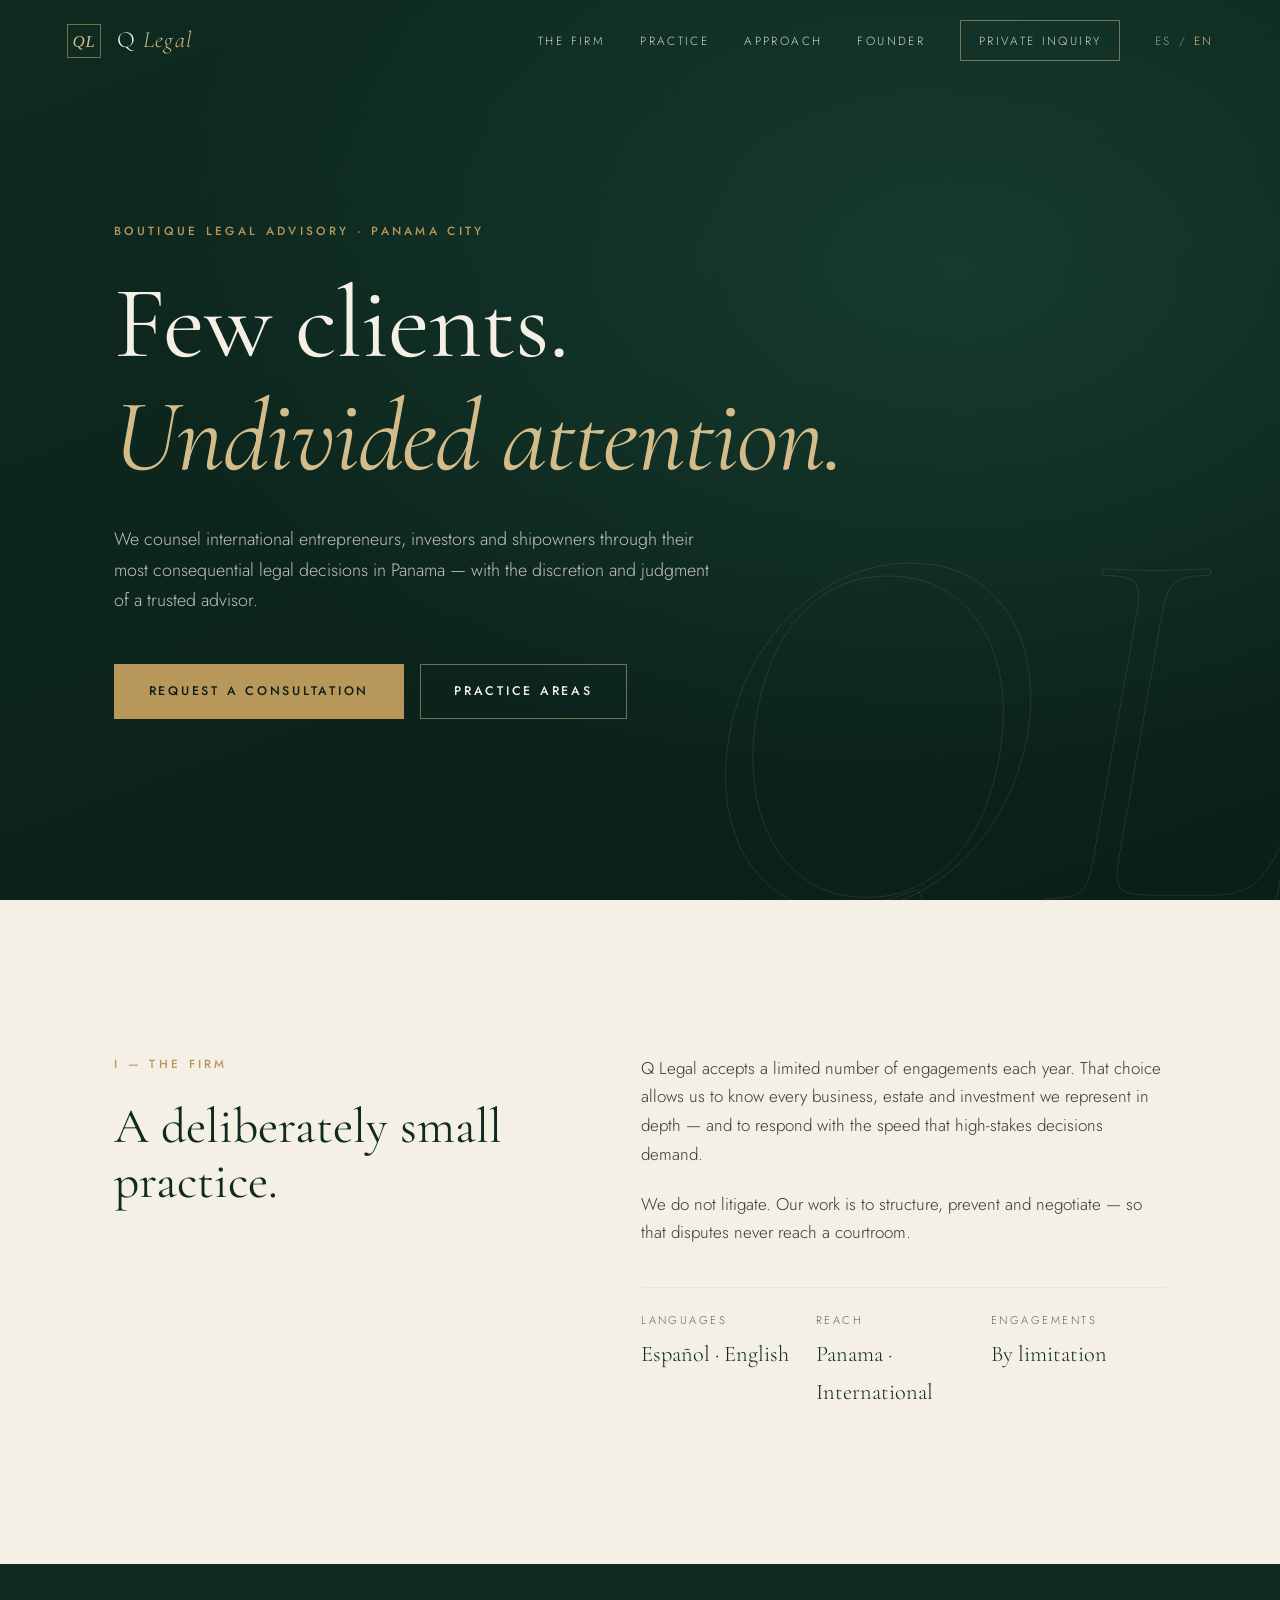
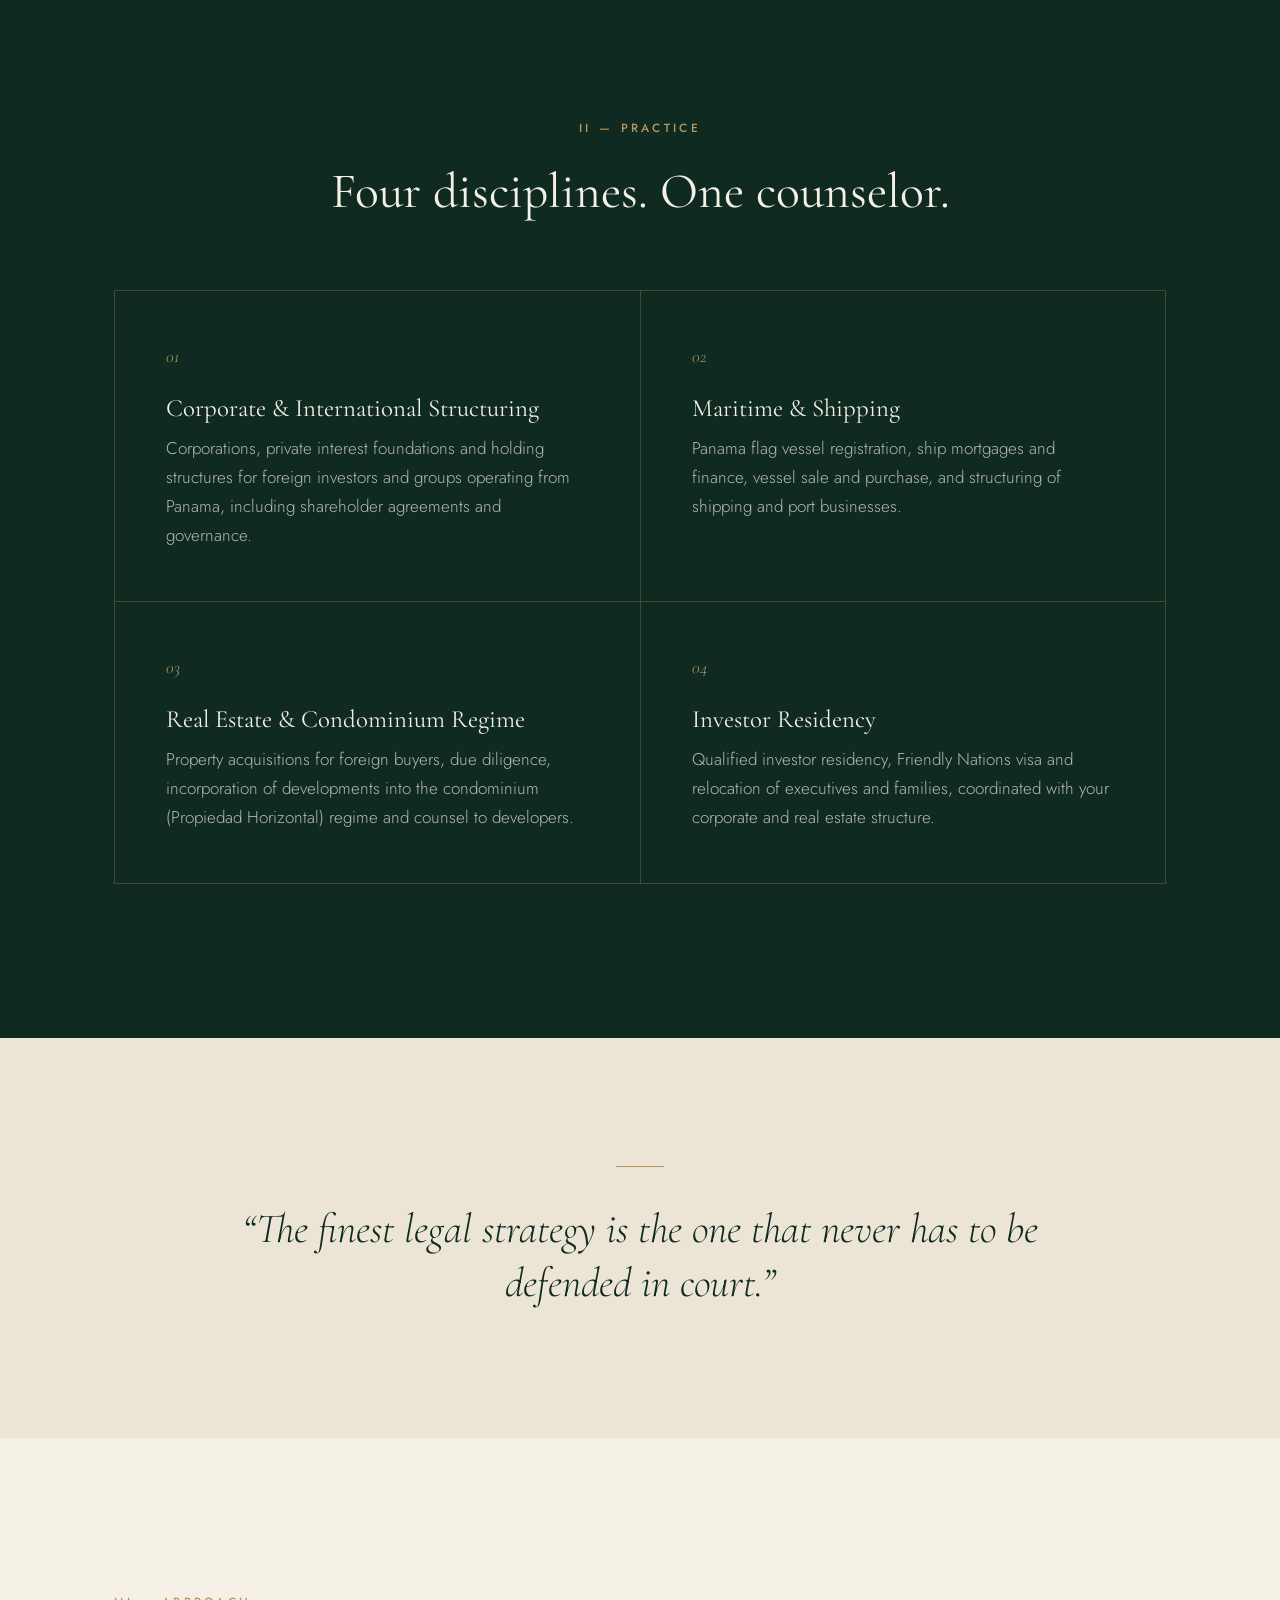
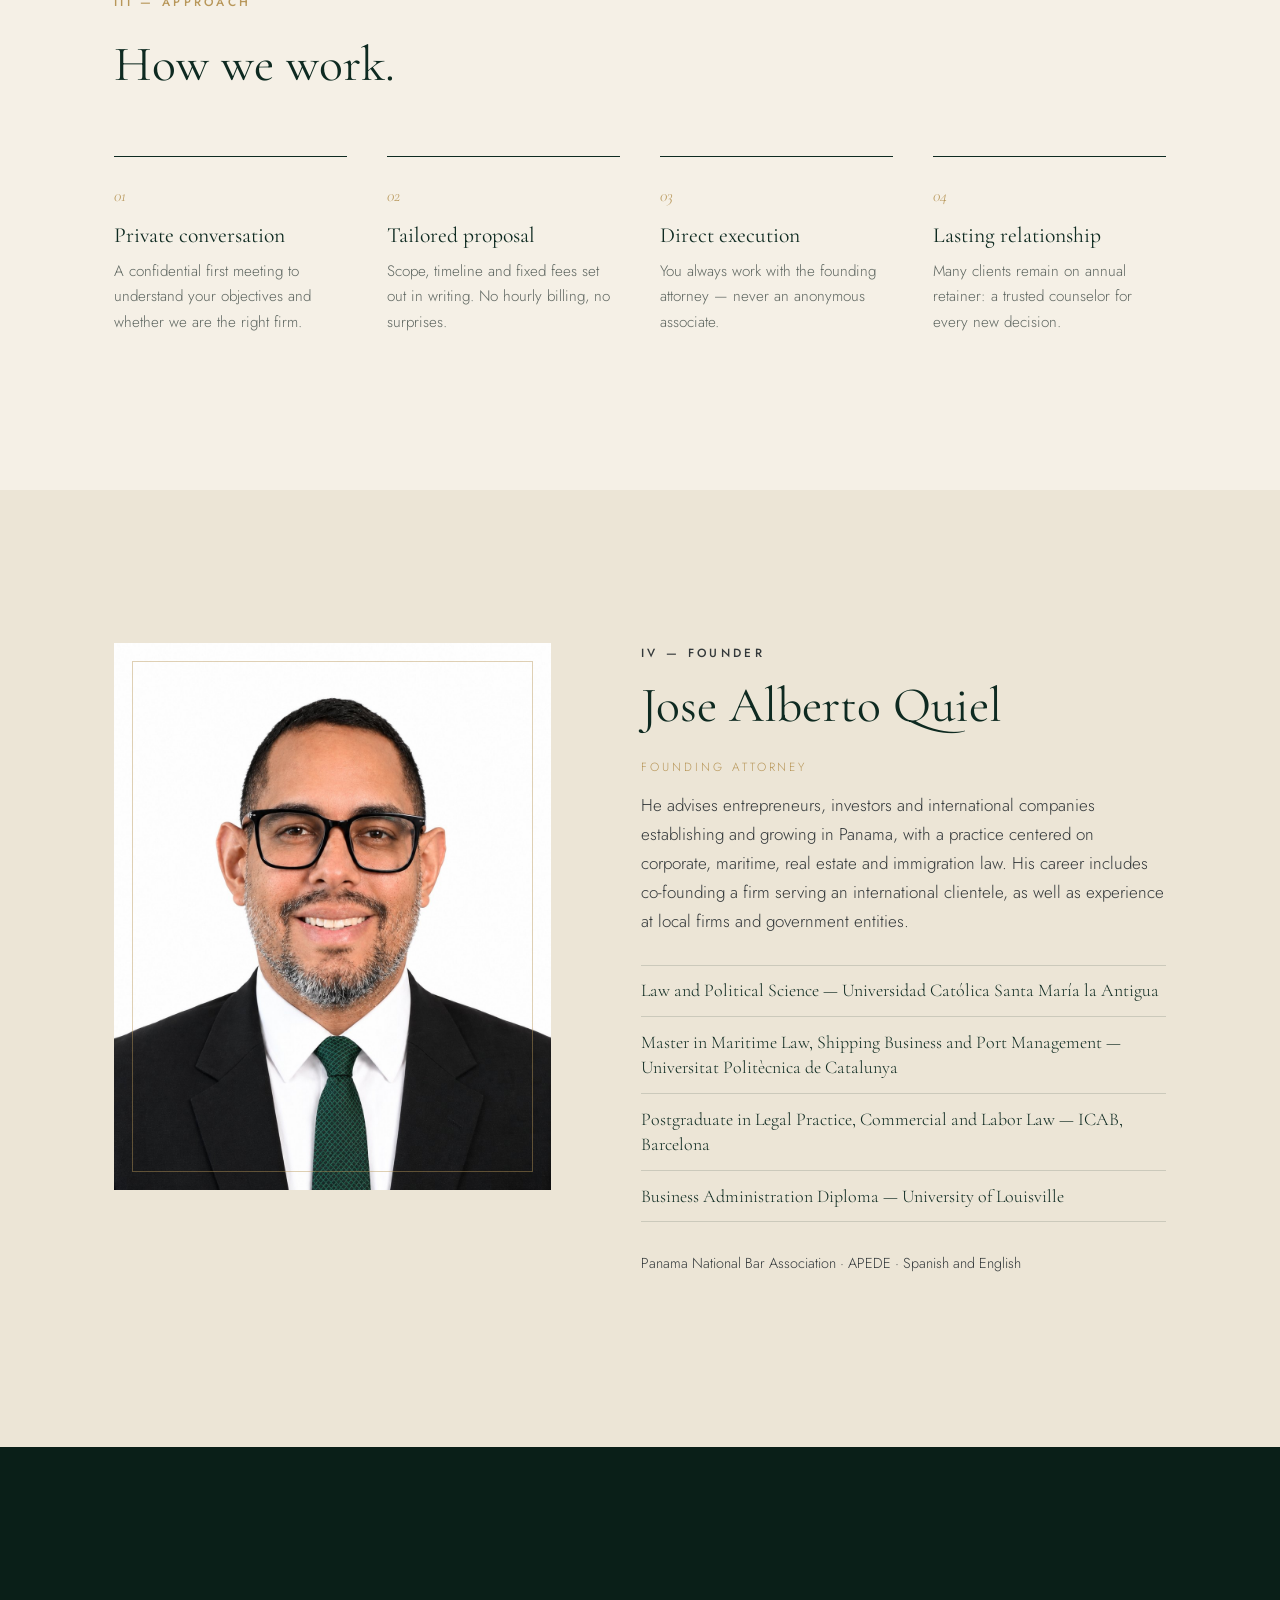
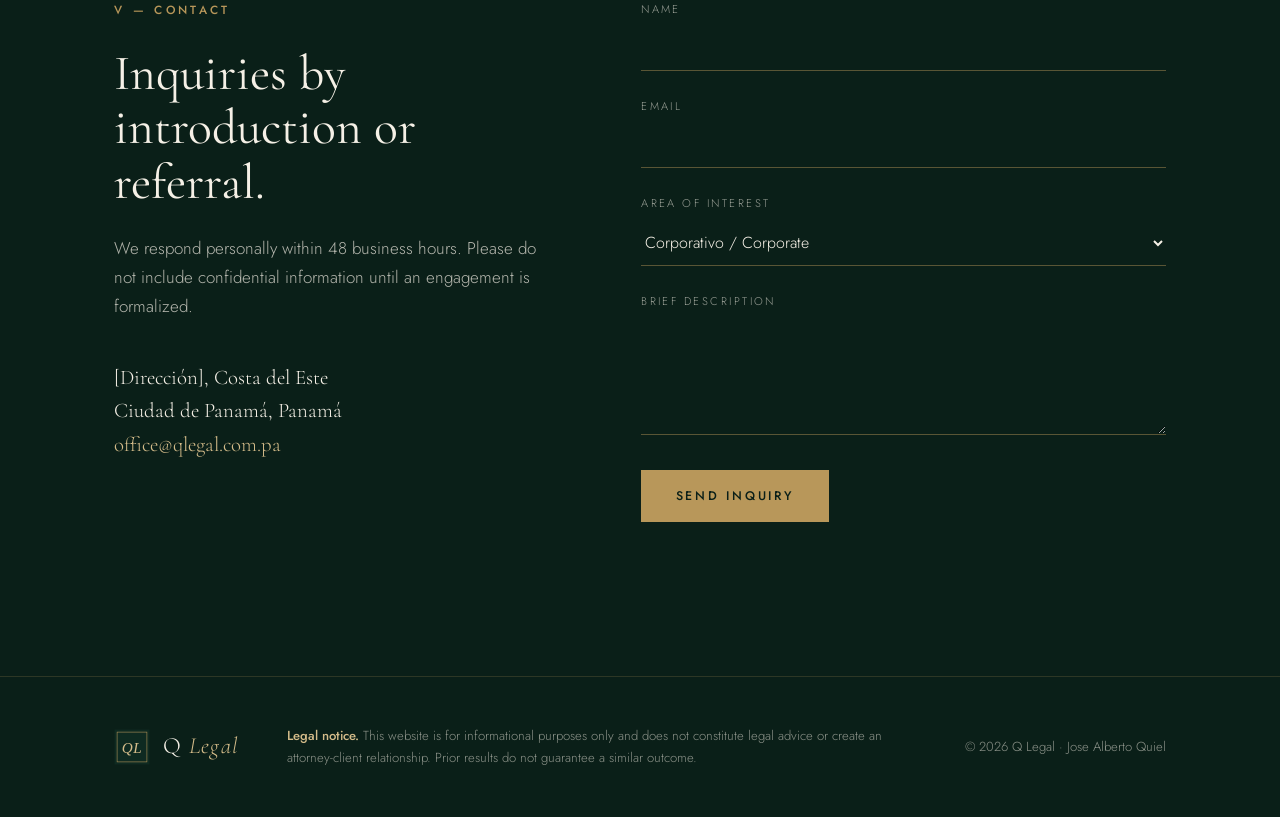
==== commit 8b62eed7: "Fix founder name spelling (Jose, no accent) Co-Authored-By: Claude Opus 5.5 <noreply@anthropic.com> " ====
--- a/index.html
+++ b/index.html
@@ -152,11 +152,11 @@
         <div class="portrait">
           <span aria-hidden="true">QL</span>
           <!-- Foto del fundador: guardar como assets/founder.jpg (retrato vertical 4:5, mín. 1000×1250 px) -->
-          <img src="assets/founder.jpg" alt="José Alberto Quiel" loading="lazy" onerror="this.remove()">
+          <img src="assets/founder.jpg" alt="Jose Alberto Quiel" loading="lazy" onerror="this.remove()">
         </div>
         <div class="prose">
           <p class="label">IV — <span data-l="es">Fundador</span><span data-l="en">Founder</span></p>
-          <h2>José Alberto Quiel</h2>
+          <h2>Jose Alberto Quiel</h2>
           <p class="role"><span data-l="es">Socio fundador</span><span data-l="en">Founding Attorney</span></p>
           <p>
             <span data-l="es">Asesora a empresarios, inversionistas y compañías internacionales que se establecen y crecen en Panamá, con una práctica centrada en derecho corporativo, marítimo, inmobiliario y migratorio. Su trayectoria incluye la cofundación de una firma de clientela internacional, así como experiencia en firmas locales y entidades de gobierno.</span>
@@ -222,7 +222,7 @@
         <span data-l="es">Este sitio es informativo y no constituye asesoría legal ni crea una relación abogado-cliente. Resultados previos no garantizan resultados similares.</span>
         <span data-l="en">This website is for informational purposes only and does not constitute legal advice or create an attorney-client relationship. Prior results do not guarantee a similar outcome.</span>
       </p>
-      <p class="copy">© <span id="year">2026</span> Q Legal · José Alberto Quiel</p>
+      <p class="copy">© <span id="year">2026</span> Q Legal · Jose Alberto Quiel</p>
     </div>
   </footer>
 
--- a/styles.css
+++ b/styles.css
@@ -178,7 +178,7 @@
   display: grid; place-items: center; position: relative;
 }
 .portrait::after { content: ""; position: absolute; z-index: 1; inset: 18px; border: 1px solid rgba(184, 151, 90, .45); }
-.portrait img { position: absolute; inset: 0; width: 100%; height: 100%; object-fit: cover; object-position: center 20%; filter: grayscale(.15) contrast(1.03); }
+.portrait img { position: absolute; inset: 0; width: 100%; height: 100%; object-fit: cover; object-position: center 20%; }
 .portrait span { font-family: var(--serif); font-style: italic; font-size: 7rem; color: var(--brass-lt); opacity: .8; }
 .role { font-size: .74rem; letter-spacing: .25em; text-transform: uppercase; color: var(--brass) !important; }
 
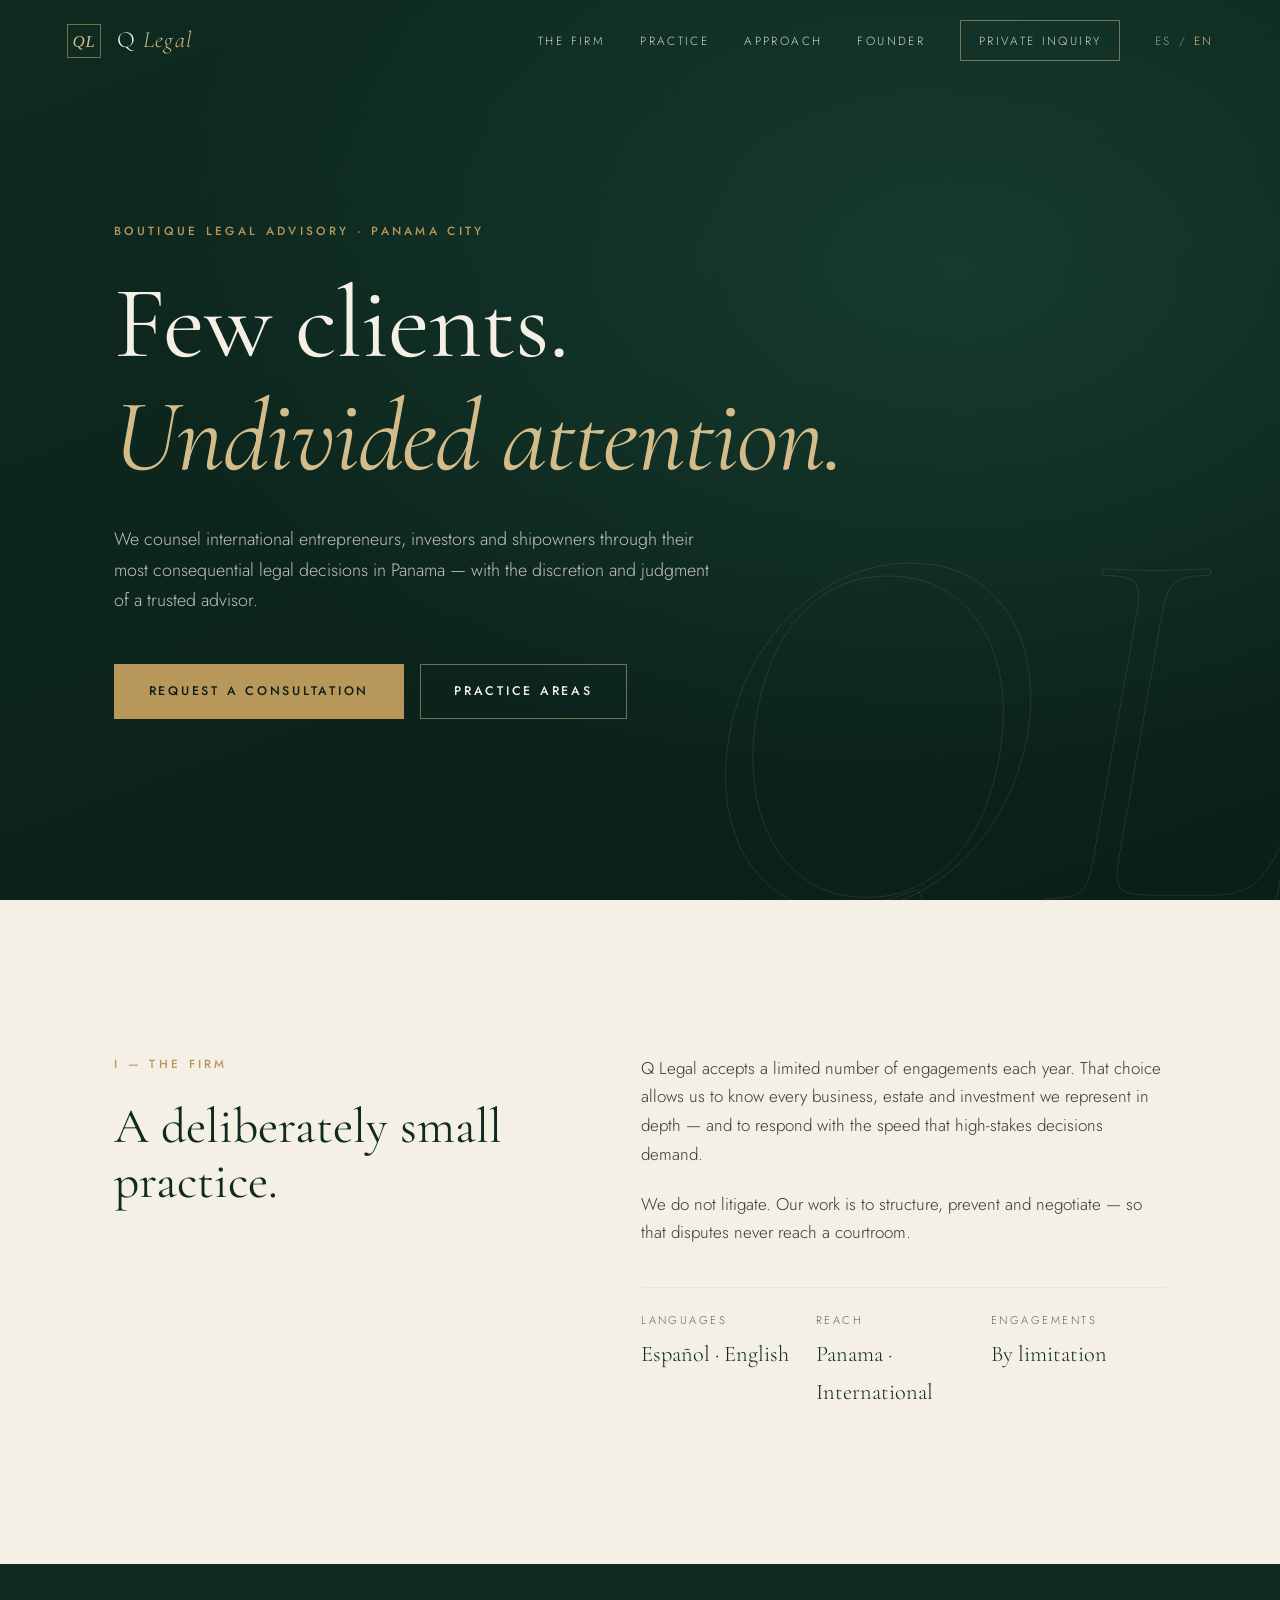
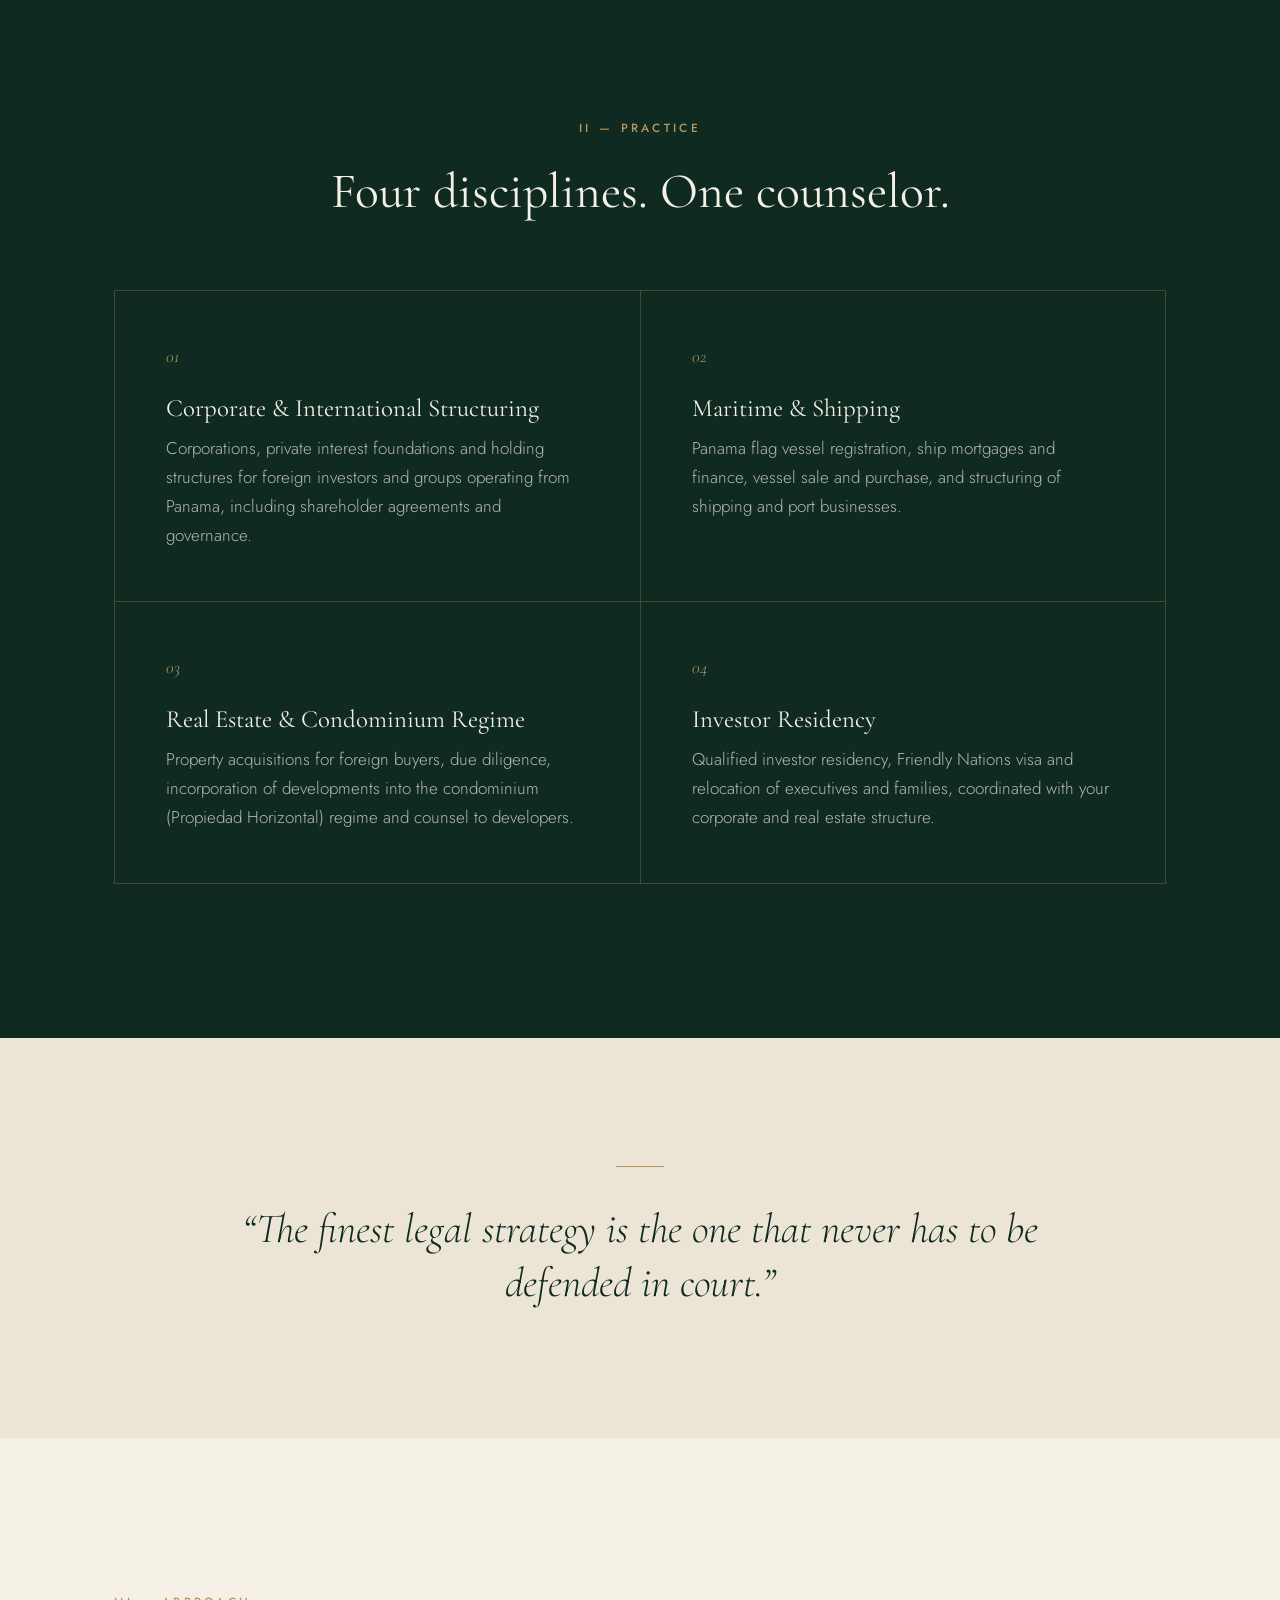
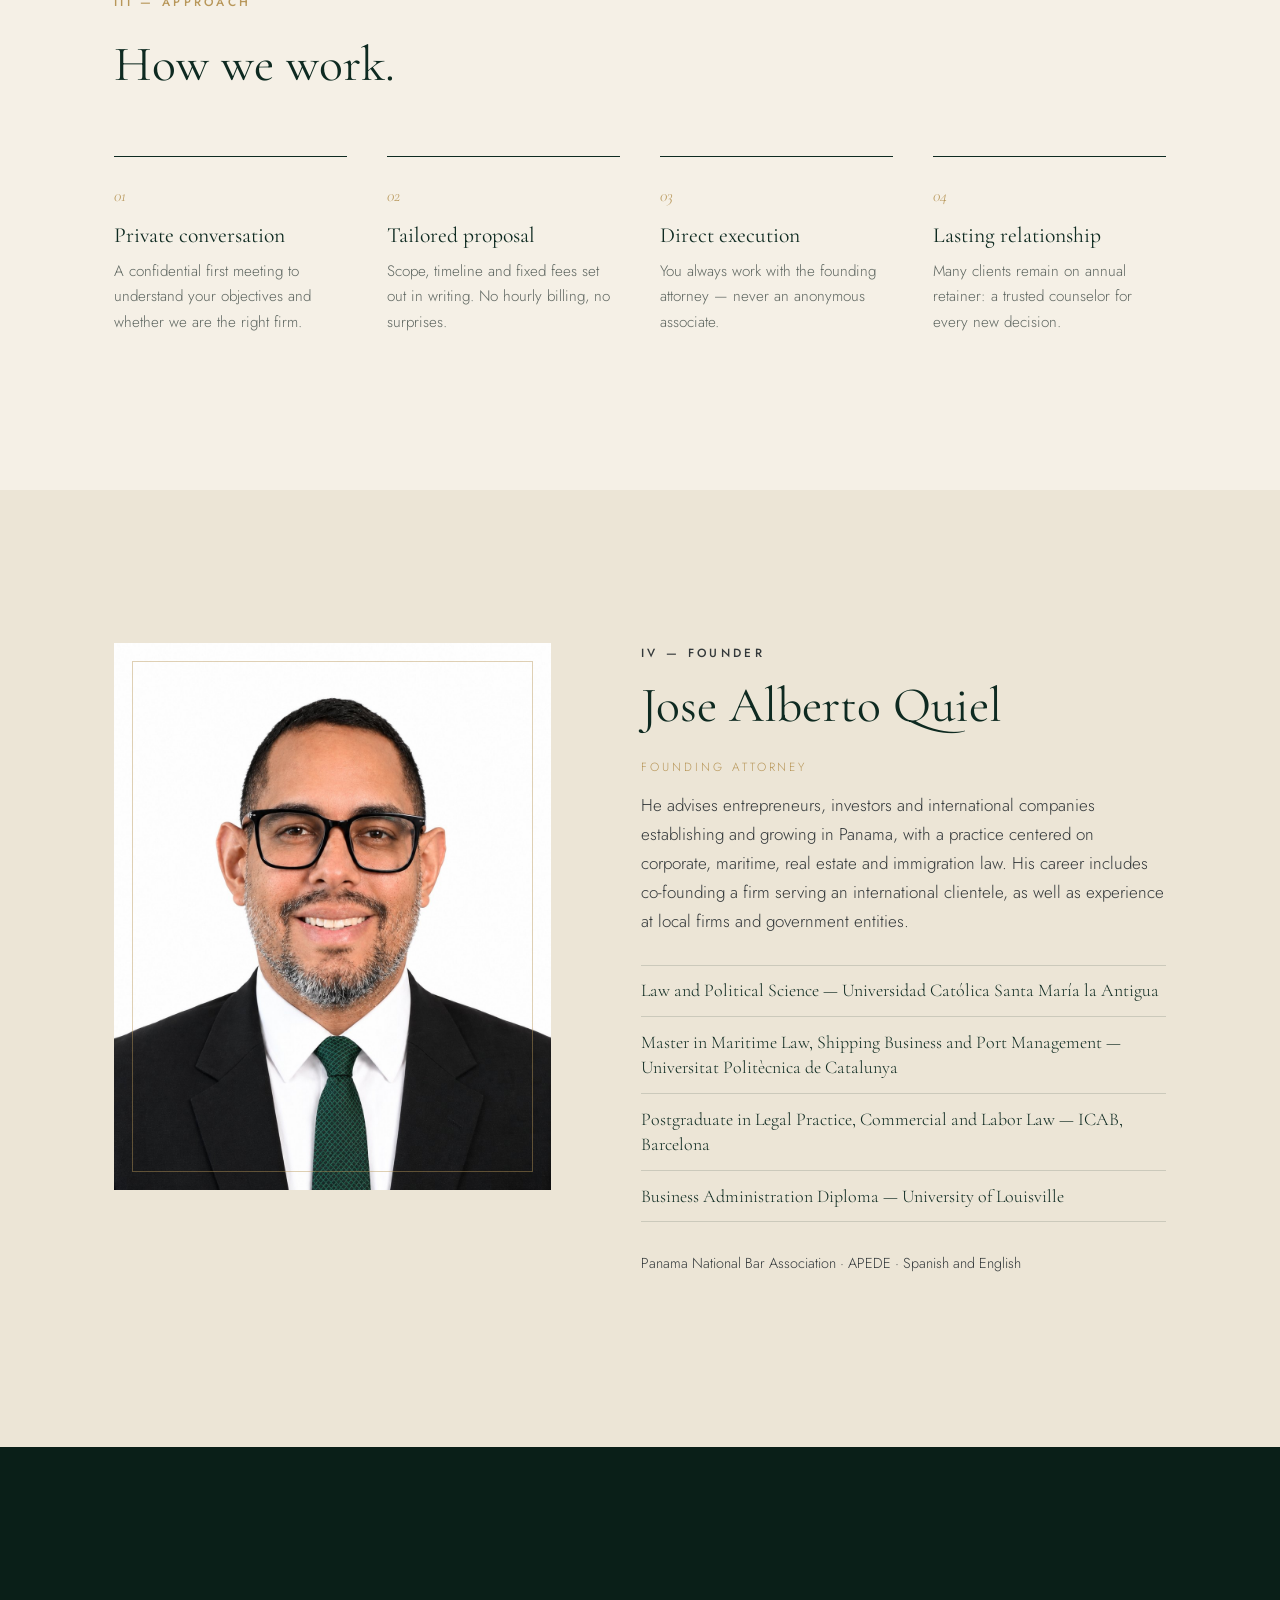
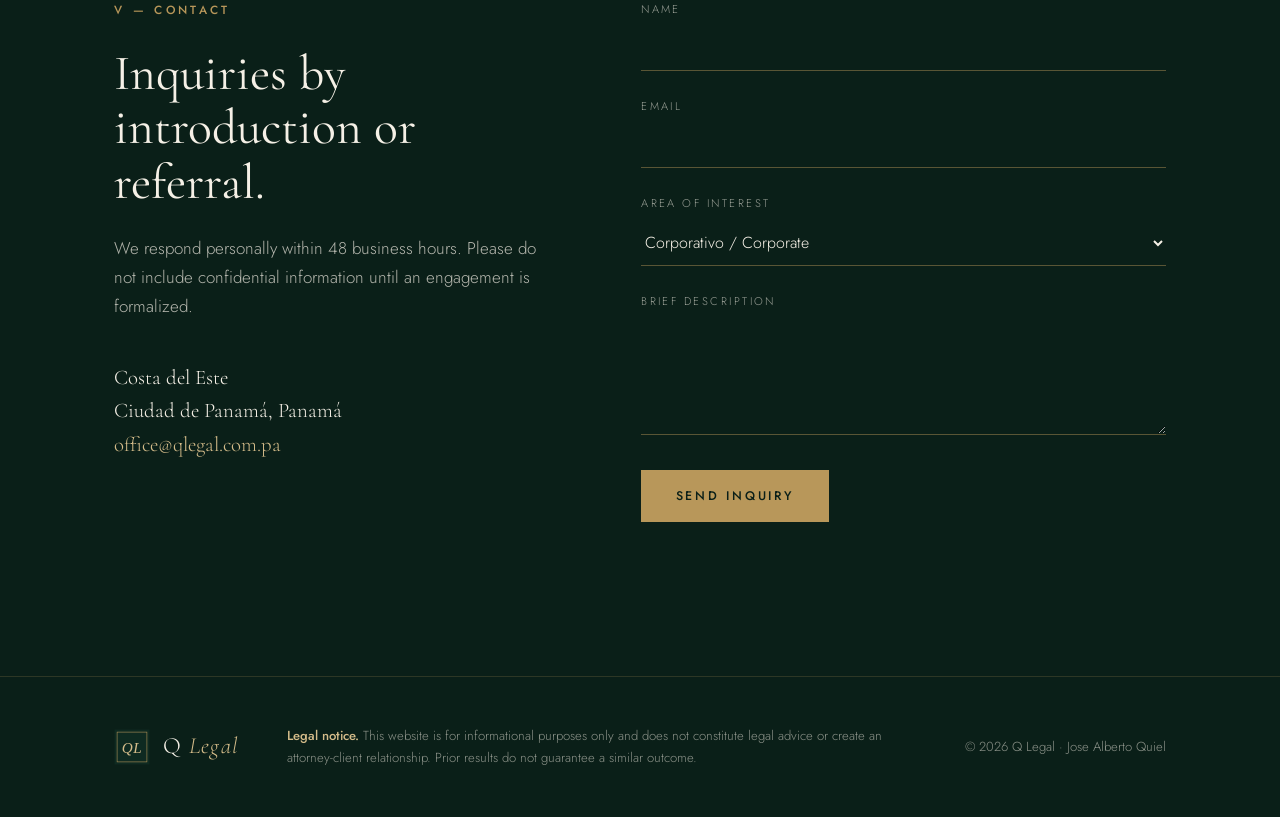
==== commit fb099890: "Use Costa del Este as office address Co-Authored-By: Claude Opus 5.5 <noreply@anthropic.com> Claude-" ====
--- a/index.html
+++ b/index.html
@@ -187,7 +187,7 @@
             <span data-l="en">We respond personally within 48 business hours. Please do not include confidential information until an engagement is formalized.</span>
           </p>
           <address>
-            [Dirección], Costa del Este<br>
+            Costa del Este<br>
             Ciudad de Panamá, Panamá<br>
             <a href="mailto:office@qlegal.com.pa">office@qlegal.com.pa</a>
           </address>
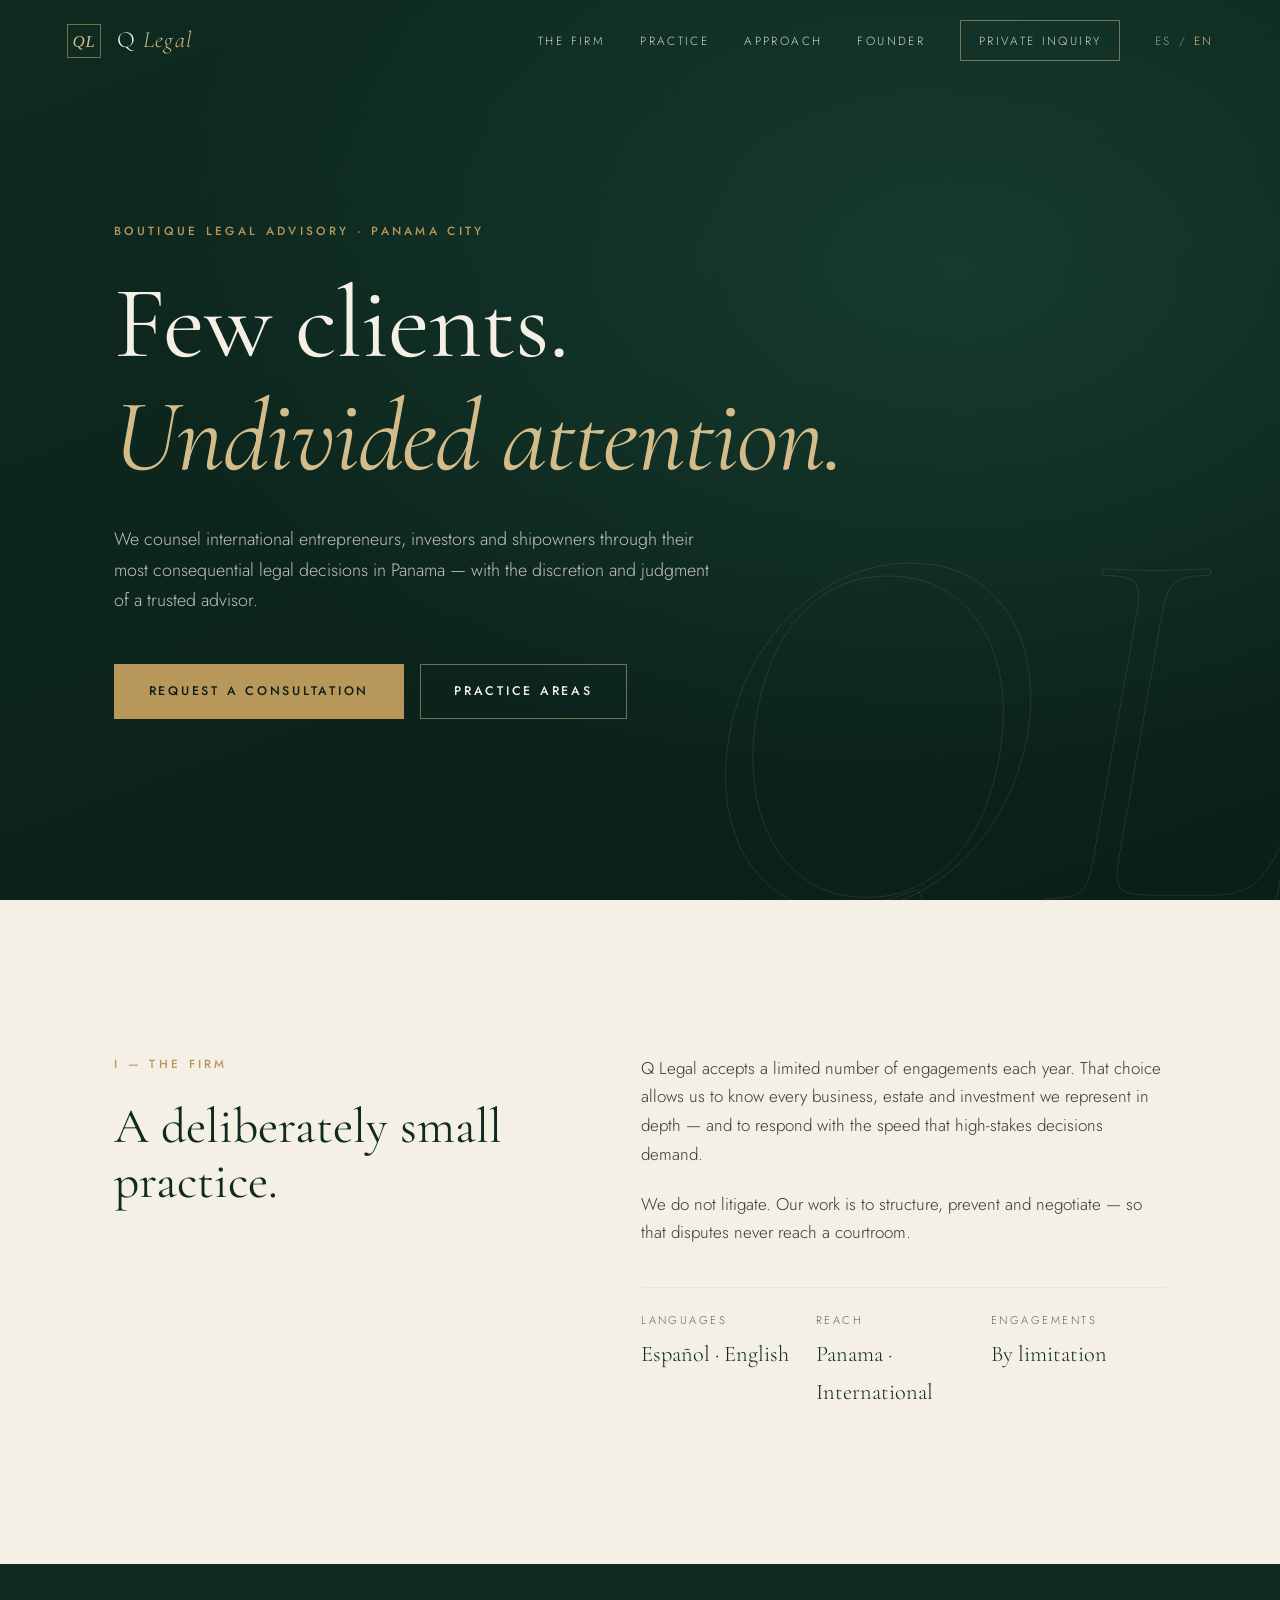
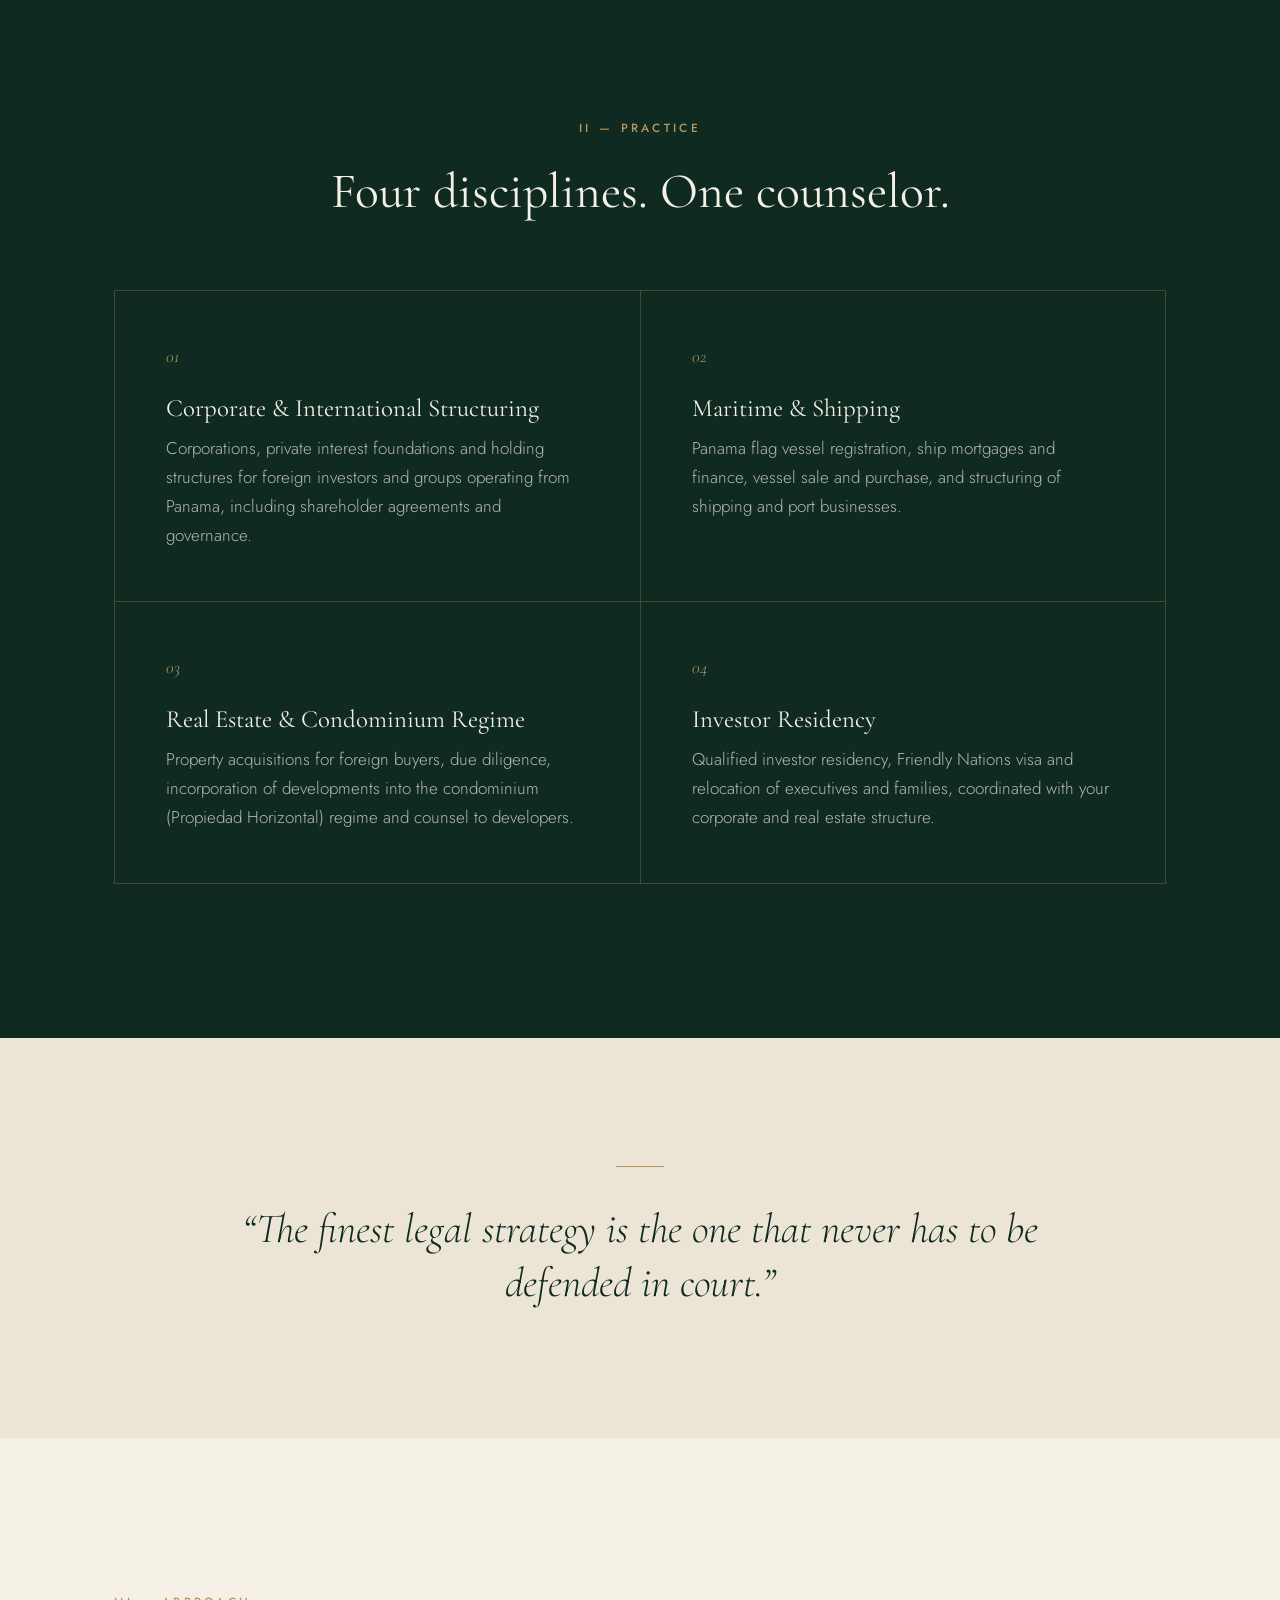
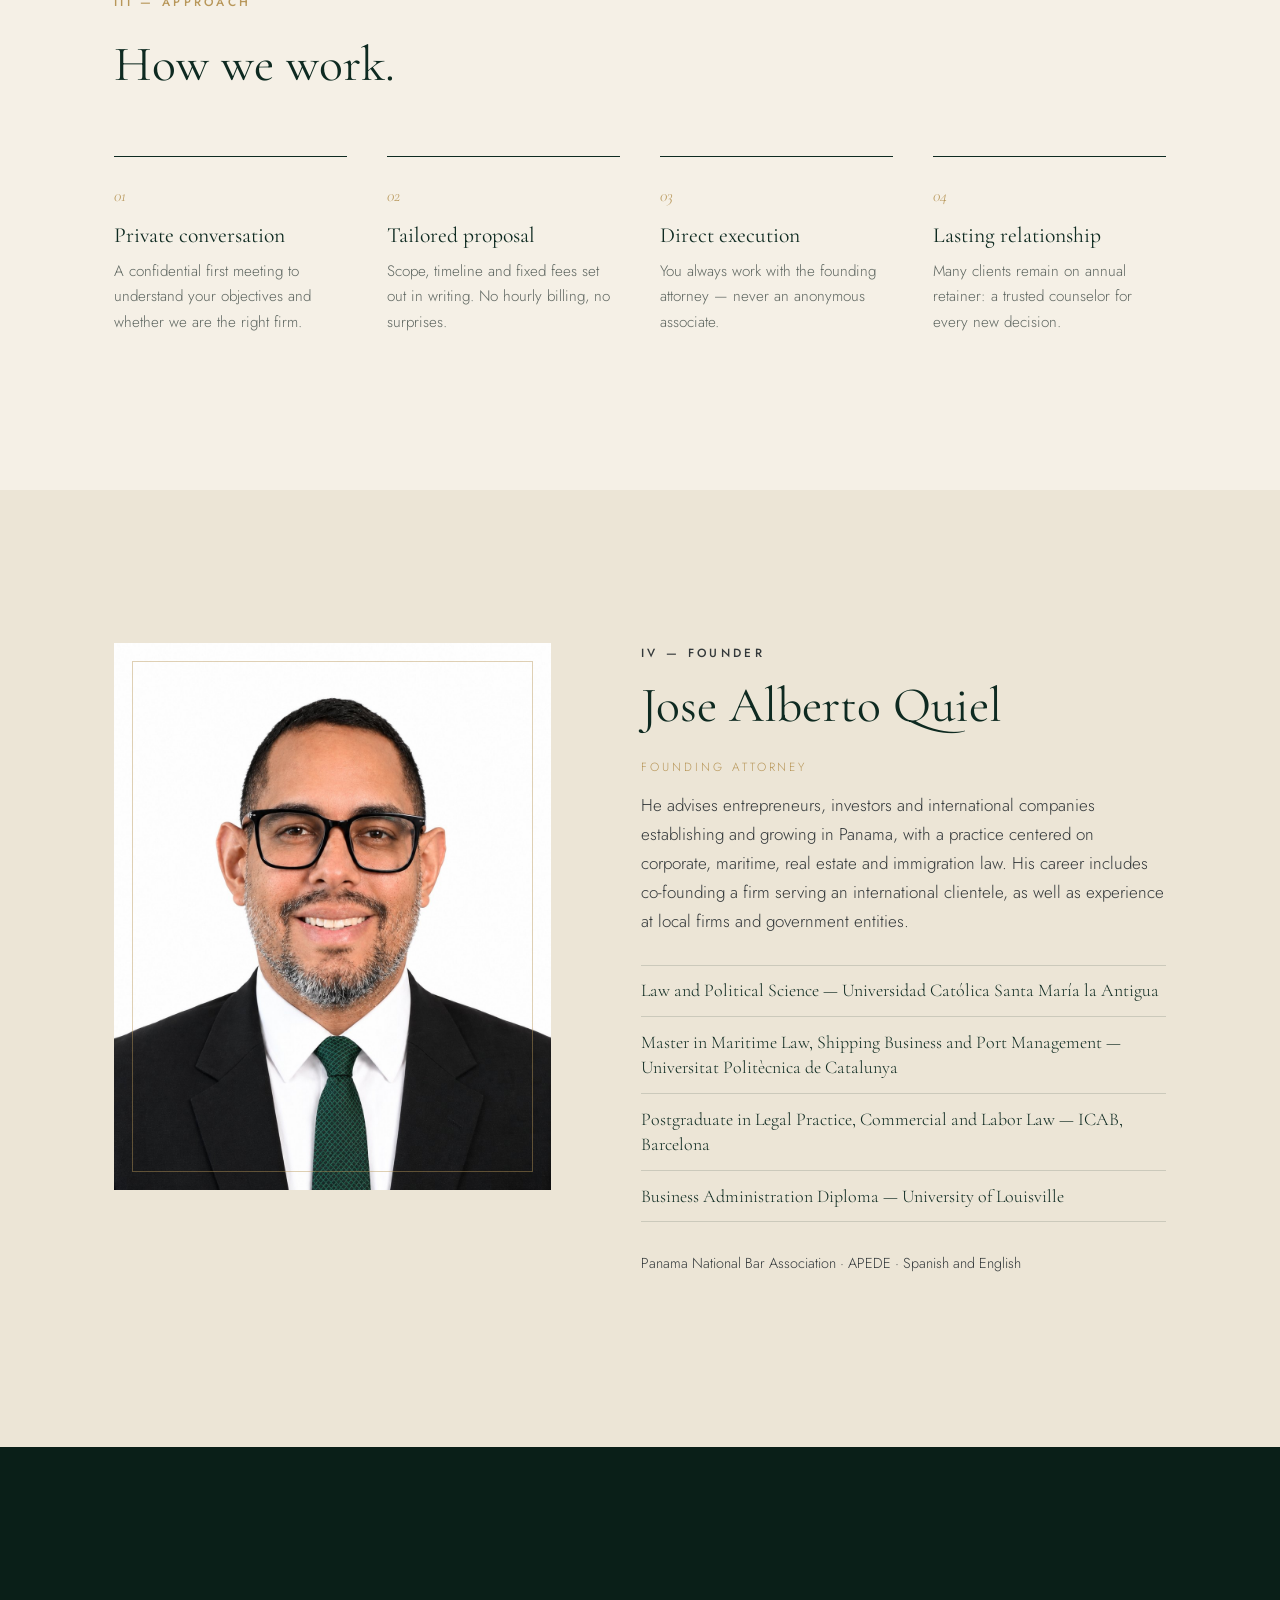
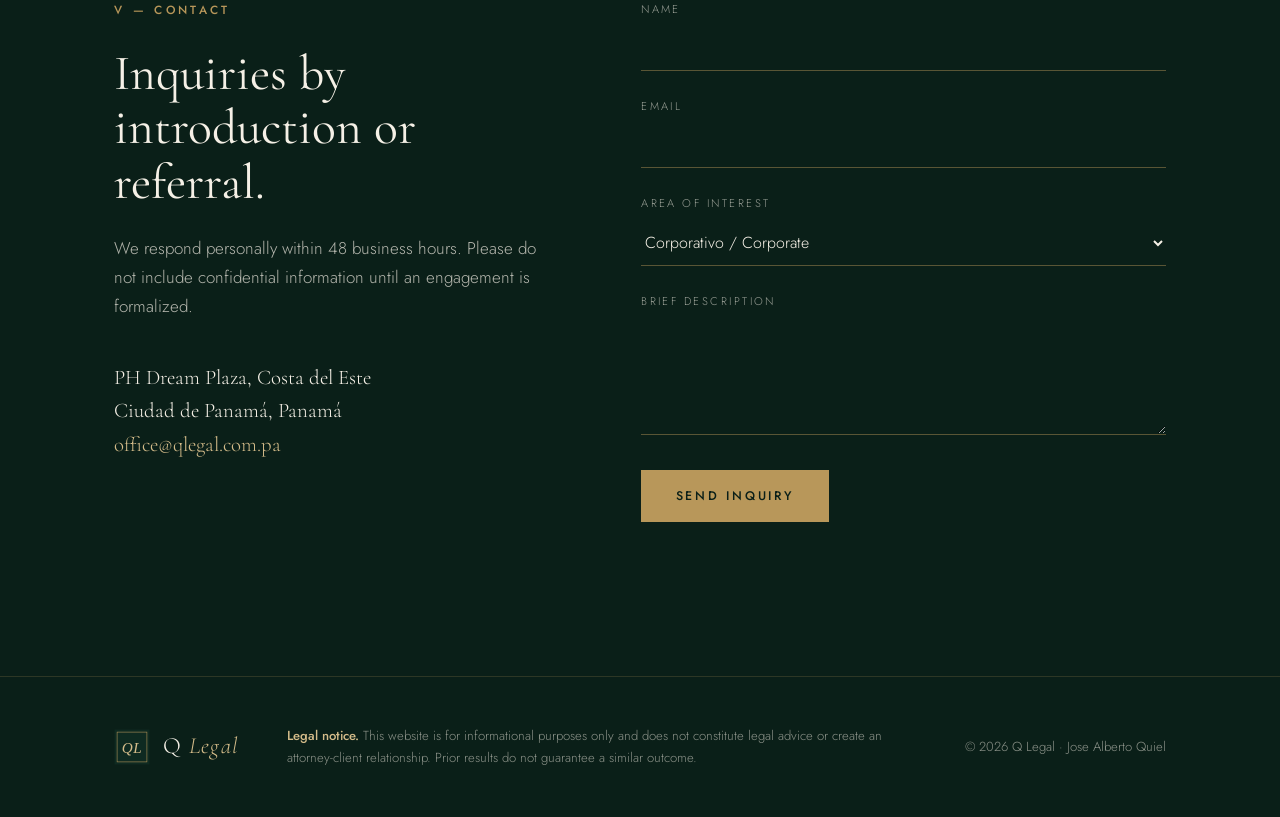
==== commit 85b3b7a7: "Add PH Dream Plaza to office address Co-Authored-By: Claude Opus 5.5 <noreply@anthropic.com> Claude-" ====
--- a/index.html
+++ b/index.html
@@ -187,7 +187,7 @@
             <span data-l="en">We respond personally within 48 business hours. Please do not include confidential information until an engagement is formalized.</span>
           </p>
           <address>
-            Costa del Este<br>
+            PH Dream Plaza, Costa del Este<br>
             Ciudad de Panamá, Panamá<br>
             <a href="mailto:office@qlegal.com.pa">office@qlegal.com.pa</a>
           </address>
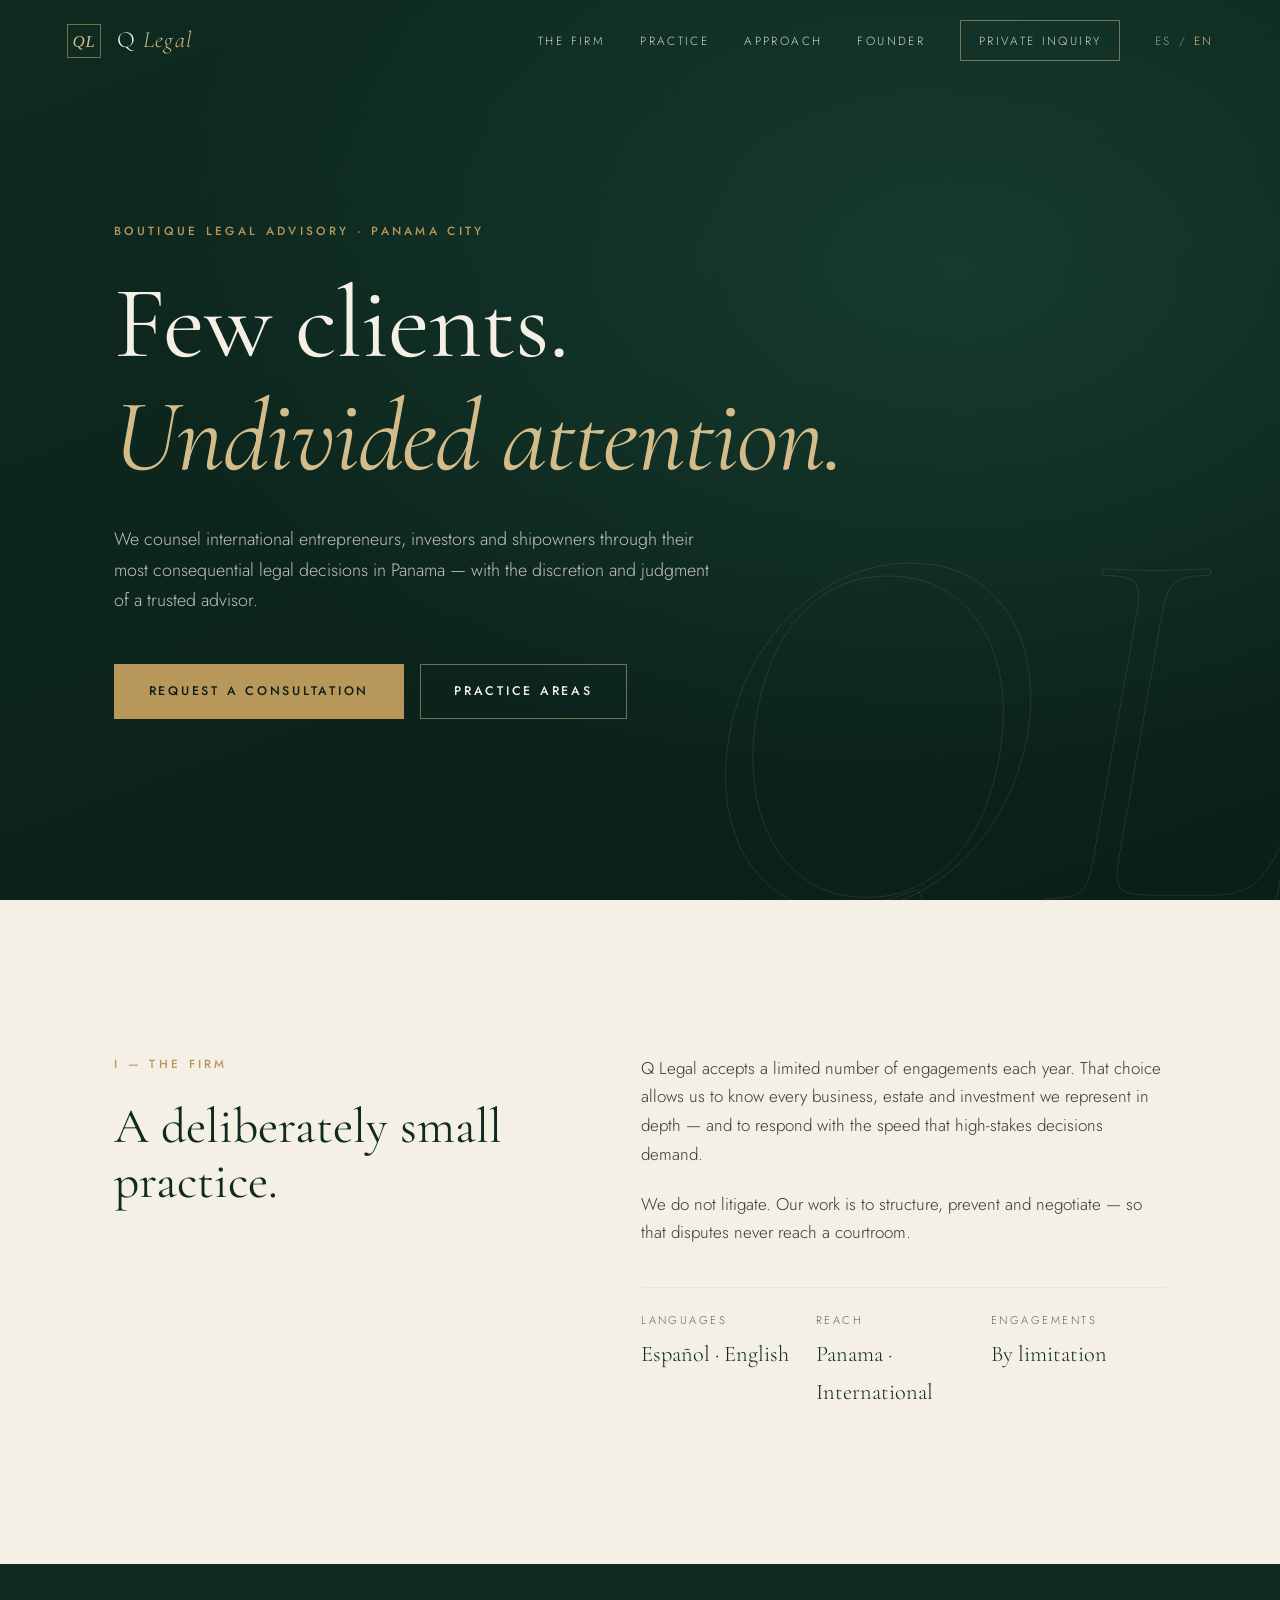
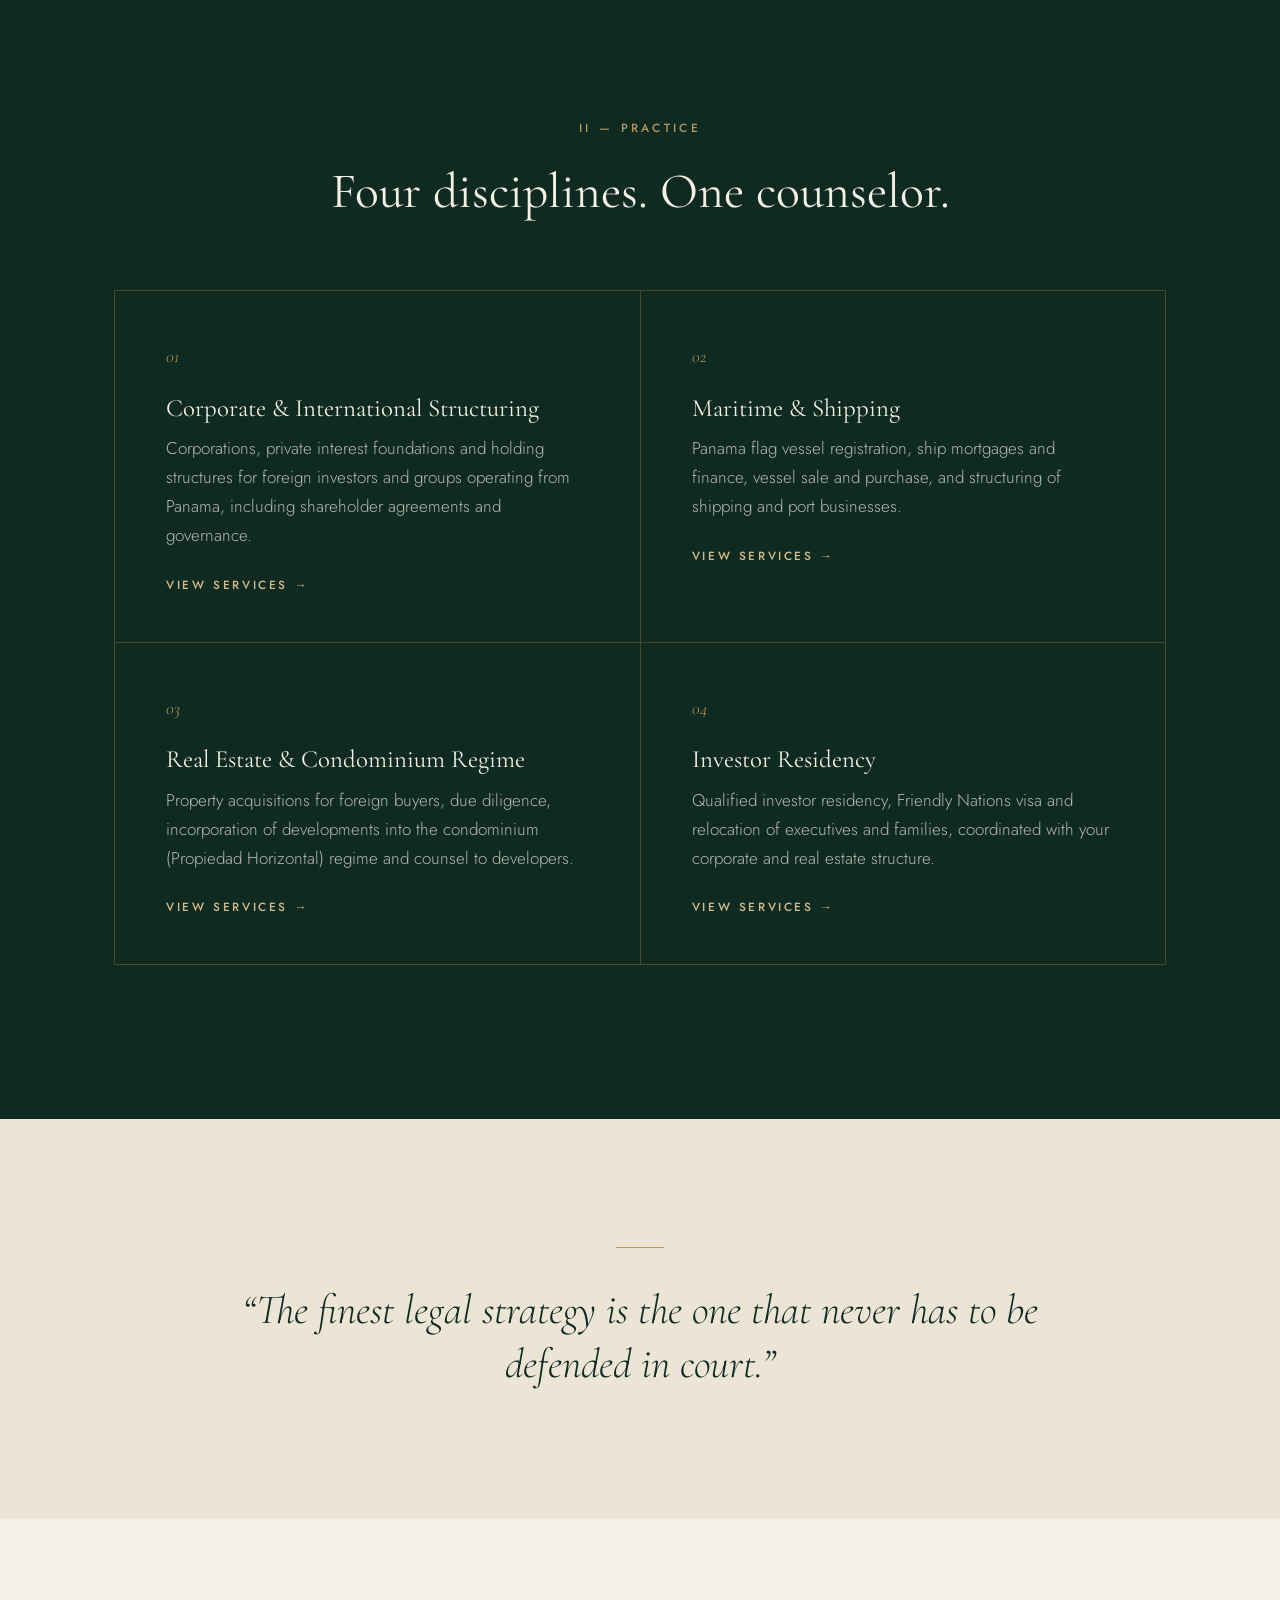
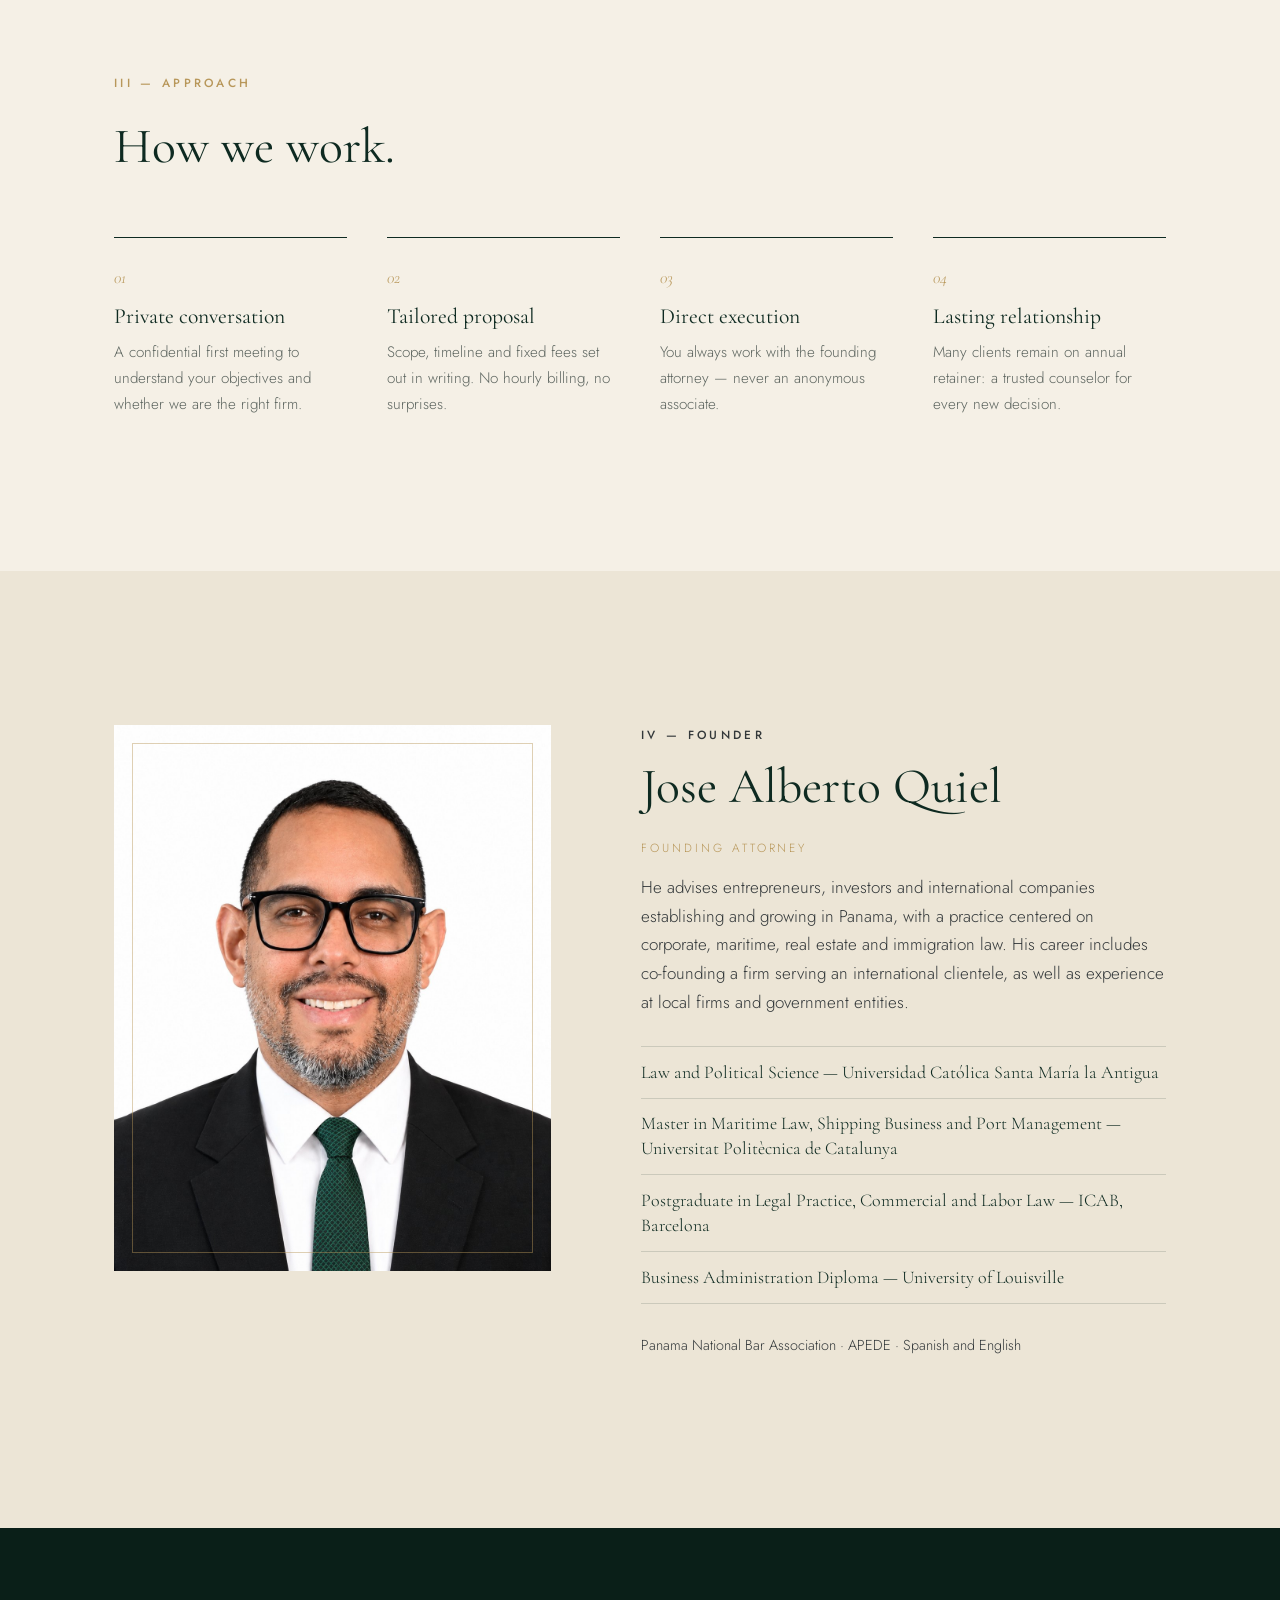
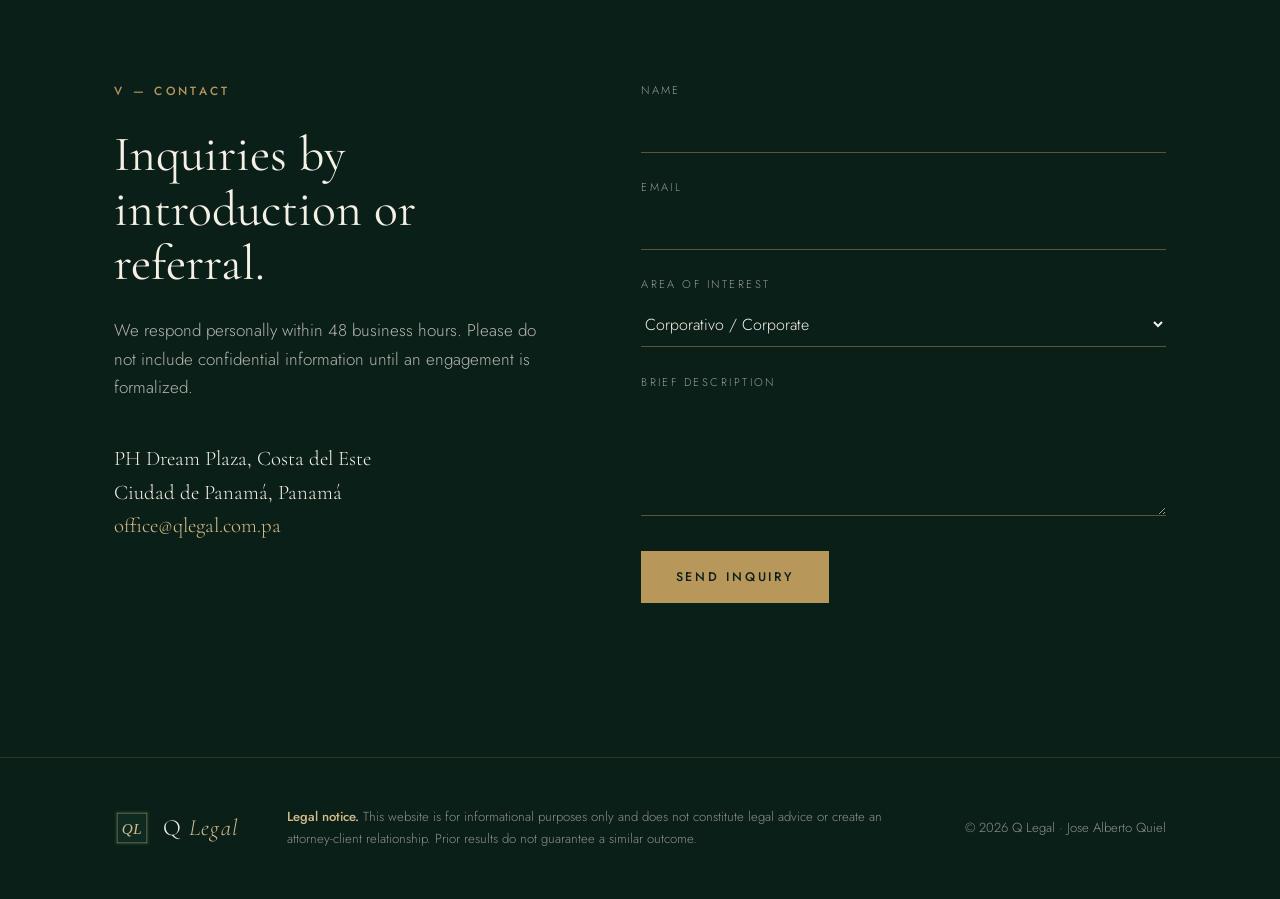
==== commit 0130e96c: "Open practice area services in a dialog Each practice card is clickable and opens a bilingual panel " ====
--- a/index.html
+++ b/index.html
@@ -90,25 +90,110 @@
             <span class="num">01</span>
             <h3><span data-l="es">Corporativo &amp; estructuración internacional</span><span data-l="en">Corporate &amp; International Structuring</span></h3>
             <p><span data-l="es">Sociedades anónimas, fundaciones de interés privado y holdings para inversionistas y grupos extranjeros que operan desde Panamá, con acuerdos de socios y gobierno corporativo.</span><span data-l="en">Corporations, private interest foundations and holding structures for foreign investors and groups operating from Panama, including shareholder agreements and governance.</span></p>
+            <button type="button" class="card-more" data-open="svc-corporativo" aria-haspopup="dialog"><span data-l="es">Ver servicios</span><span data-l="en">View services</span> <span aria-hidden="true">→</span></button>
           </article>
           <article class="card">
             <span class="num">02</span>
             <h3><span data-l="es">Derecho marítimo</span><span data-l="en">Maritime &amp; Shipping</span></h3>
             <p><span data-l="es">Registro de buques bajo bandera panameña, hipotecas y financiamiento naval, compraventa de embarcaciones y estructuración de negocios marítimos y portuarios.</span><span data-l="en">Panama flag vessel registration, ship mortgages and finance, vessel sale and purchase, and structuring of shipping and port businesses.</span></p>
+            <button type="button" class="card-more" data-open="svc-maritimo" aria-haspopup="dialog"><span data-l="es">Ver servicios</span><span data-l="en">View services</span> <span aria-hidden="true">→</span></button>
           </article>
           <article class="card">
             <span class="num">03</span>
             <h3><span data-l="es">Inversión inmobiliaria &amp; Propiedad Horizontal</span><span data-l="en">Real Estate &amp; Condominium Regime</span></h3>
             <p><span data-l="es">Adquisición de inmuebles para compradores extranjeros, debida diligencia, incorporación de proyectos al régimen de Propiedad Horizontal y asesoría a desarrolladores.</span><span data-l="en">Property acquisitions for foreign buyers, due diligence, incorporation of developments into the condominium (Propiedad Horizontal) regime and counsel to developers.</span></p>
+            <button type="button" class="card-more" data-open="svc-inmobiliario" aria-haspopup="dialog"><span data-l="es">Ver servicios</span><span data-l="en">View services</span> <span aria-hidden="true">→</span></button>
           </article>
           <article class="card">
             <span class="num">04</span>
             <h3><span data-l="es">Residencia para inversionistas</span><span data-l="en">Investor Residency</span></h3>
             <p><span data-l="es">Residencia por inversión calificada, visa de Países Amigos y reubicación de ejecutivos y familias, coordinada con su estructura corporativa e inmobiliaria.</span><span data-l="en">Qualified investor residency, Friendly Nations visa and relocation of executives and families, coordinated with your corporate and real estate structure.</span></p>
+            <button type="button" class="card-more" data-open="svc-residencia" aria-haspopup="dialog"><span data-l="es">Ver servicios</span><span data-l="en">View services</span> <span aria-hidden="true">→</span></button>
           </article>
         </div>
       </div>
     </section>
+
+    <!-- ============ SERVICIOS (ventanas) ============ -->
+    <dialog class="svc" id="svc-corporativo" aria-labelledby="svc-corporativo-t">
+      <div class="svc-inner">
+        <button type="button" class="svc-close" data-close aria-label="Cerrar / Close">×</button>
+        <span class="num">01</span>
+        <h3 id="svc-corporativo-t"><span data-l="es">Corporativo &amp; estructuración internacional</span><span data-l="en">Corporate &amp; International Structuring</span></h3>
+        <p class="svc-intro"><span data-l="es">Estructuras sólidas para operar, invertir y proteger patrimonio desde Panamá.</span><span data-l="en">Sound structures to operate, invest and protect wealth from Panama.</span></p>
+        <p class="label"><span data-l="es">Servicios</span><span data-l="en">Services</span></p>
+        <ul class="svc-list">
+          <li><span data-l="es">Constitución de sociedades anónimas y de responsabilidad limitada</span><span data-l="en">Incorporation of corporations and limited liability companies</span></li>
+          <li><span data-l="es">Fundaciones de interés privado para protección patrimonial y sucesión</span><span data-l="en">Private interest foundations for asset protection and succession</span></li>
+          <li><span data-l="es">Estructuras holding y reorganizaciones societarias</span><span data-l="en">Holding structures and corporate reorganizations</span></li>
+          <li><span data-l="es">Pactos de accionistas y gobierno corporativo</span><span data-l="en">Shareholder agreements and corporate governance</span></li>
+          <li><span data-l="es">Establecimiento de empresas extranjeras en Panamá</span><span data-l="en">Establishing foreign companies in Panama</span></li>
+          <li><span data-l="es">Contratos comerciales y joint ventures</span><span data-l="en">Commercial contracts and joint ventures</span></li>
+          <li><span data-l="es">Agente residente y cumplimiento regulatorio</span><span data-l="en">Registered agent services and regulatory compliance</span></li>
+        </ul>
+        <a href="#contacto" class="btn btn-gold" data-close><span data-l="es">Solicitar una consulta</span><span data-l="en">Request a consultation</span></a>
+      </div>
+    </dialog>
+
+    <dialog class="svc" id="svc-maritimo" aria-labelledby="svc-maritimo-t">
+      <div class="svc-inner">
+        <button type="button" class="svc-close" data-close aria-label="Cerrar / Close">×</button>
+        <span class="num">02</span>
+        <h3 id="svc-maritimo-t"><span data-l="es">Derecho marítimo</span><span data-l="en">Maritime &amp; Shipping</span></h3>
+        <p class="svc-intro"><span data-l="es">Asesoría a armadores, navieras y financistas bajo bandera panameña.</span><span data-l="en">Counsel to shipowners, shipping companies and lenders under the Panama flag.</span></p>
+        <p class="label"><span data-l="es">Servicios</span><span data-l="en">Services</span></p>
+        <ul class="svc-list">
+          <li><span data-l="es">Registro provisional y definitivo de buques</span><span data-l="en">Provisional and permanent vessel registration</span></li>
+          <li><span data-l="es">Hipotecas navales: constitución, registro y cancelación</span><span data-l="en">Ship mortgages: creation, registration and discharge</span></li>
+          <li><span data-l="es">Compraventa de buques y cierre de la operación</span><span data-l="en">Vessel sale and purchase and closing</span></li>
+          <li><span data-l="es">Contratos de fletamento</span><span data-l="en">Charter party agreements</span></li>
+          <li><span data-l="es">Registro de yates y embarcaciones de recreo</span><span data-l="en">Yacht and pleasure craft registration</span></li>
+          <li><span data-l="es">Estructuración de sociedades navieras</span><span data-l="en">Structuring of ship-owning companies</span></li>
+          <li><span data-l="es">Asesoría en negocios portuarios y logísticos</span><span data-l="en">Advice on port and logistics businesses</span></li>
+        </ul>
+        <a href="#contacto" class="btn btn-gold" data-close><span data-l="es">Solicitar una consulta</span><span data-l="en">Request a consultation</span></a>
+      </div>
+    </dialog>
+
+    <dialog class="svc" id="svc-inmobiliario" aria-labelledby="svc-inmobiliario-t">
+      <div class="svc-inner">
+        <button type="button" class="svc-close" data-close aria-label="Cerrar / Close">×</button>
+        <span class="num">03</span>
+        <h3 id="svc-inmobiliario-t"><span data-l="es">Inversión inmobiliaria &amp; Propiedad Horizontal</span><span data-l="en">Real Estate &amp; Condominium Regime</span></h3>
+        <p class="svc-intro"><span data-l="es">Compras seguras y proyectos bien estructurados, de la debida diligencia al cierre.</span><span data-l="en">Secure acquisitions and well-structured developments, from due diligence to closing.</span></p>
+        <p class="label"><span data-l="es">Servicios</span><span data-l="en">Services</span></p>
+        <ul class="svc-list">
+          <li><span data-l="es">Debida diligencia registral y de títulos</span><span data-l="en">Title and registry due diligence</span></li>
+          <li><span data-l="es">Promesas de compraventa y contratos de compraventa</span><span data-l="en">Purchase agreements and deeds of sale</span></li>
+          <li><span data-l="es">Compra de inmuebles mediante sociedades o fundaciones</span><span data-l="en">Property acquisitions through companies or foundations</span></li>
+          <li><span data-l="es">Incorporación de proyectos al régimen de Propiedad Horizontal</span><span data-l="en">Incorporation of developments into the condominium regime</span></li>
+          <li><span data-l="es">Reglamentos de copropiedad y asesoría a juntas directivas de PH</span><span data-l="en">Condominium bylaws and counsel to condominium boards</span></li>
+          <li><span data-l="es">Procedimientos administrativos de Propiedad Horizontal</span><span data-l="en">Condominium administrative proceedings</span></li>
+          <li><span data-l="es">Arrendamientos comerciales y residenciales</span><span data-l="en">Commercial and residential leases</span></li>
+        </ul>
+        <a href="#contacto" class="btn btn-gold" data-close><span data-l="es">Solicitar una consulta</span><span data-l="en">Request a consultation</span></a>
+      </div>
+    </dialog>
+
+    <dialog class="svc" id="svc-residencia" aria-labelledby="svc-residencia-t">
+      <div class="svc-inner">
+        <button type="button" class="svc-close" data-close aria-label="Cerrar / Close">×</button>
+        <span class="num">04</span>
+        <h3 id="svc-residencia-t"><span data-l="es">Residencia para inversionistas</span><span data-l="en">Investor Residency</span></h3>
+        <p class="svc-intro"><span data-l="es">Su residencia en Panamá, coordinada con su inversión y su familia.</span><span data-l="en">Your Panama residency, coordinated with your investment and your family.</span></p>
+        <p class="label"><span data-l="es">Servicios</span><span data-l="en">Services</span></p>
+        <ul class="svc-list">
+          <li><span data-l="es">Residencia permanente como inversionista calificado</span><span data-l="en">Permanent residency as a qualified investor</span></li>
+          <li><span data-l="es">Visa de Países Amigos</span><span data-l="en">Friendly Nations visa</span></li>
+          <li><span data-l="es">Visa de pensionado</span><span data-l="en">Retiree (pensionado) visa</span></li>
+          <li><span data-l="es">Residencia para dependientes y familia</span><span data-l="en">Residency for dependents and family</span></li>
+          <li><span data-l="es">Permisos de trabajo</span><span data-l="en">Work permits</span></li>
+          <li><span data-l="es">Reubicación de ejecutivos</span><span data-l="en">Executive relocation</span></li>
+          <li><span data-l="es">Carné de residente y renovaciones</span><span data-l="en">Residency ID cards and renewals</span></li>
+        </ul>
+        <a href="#contacto" class="btn btn-gold" data-close><span data-l="es">Solicitar una consulta</span><span data-l="en">Request a consultation</span></a>
+      </div>
+    </dialog>
 
     <!-- ============ QUOTE ============ -->
     <section class="quote">
--- a/styles.css
+++ b/styles.css
@@ -233,3 +233,41 @@
 /* ---------- Founder credentials ---------- */
 .credentials { list-style: none; padding: 0; margin: 1.8rem 0; border-top: 1px solid rgba(14, 42, 33, .15); }
 .credentials li { padding: .8rem 0; border-bottom: 1px solid rgba(14, 42, 33, .15); font-family: var(--serif); font-size: 1.12rem; line-height: 1.4; color: var(--green-900); }
+
+/* ---------- Practice: botón y ventana de servicios ---------- */
+.card { position: relative; display: flex; flex-direction: column; cursor: pointer; }
+.card-more {
+  margin-top: 1.8rem; align-self: flex-start; background: none; border: 0; padding: 0;
+  font: 500 .74rem/1 var(--sans); letter-spacing: .22em; text-transform: uppercase;
+  color: var(--brass-lt); cursor: pointer; transition: color .3s, letter-spacing .3s;
+}
+.card-more::after { content: ""; position: absolute; inset: 0; }   /* toda la tarjeta es clicable */
+.card:hover .card-more { color: var(--ivory); letter-spacing: .26em; }
+.card-more:focus-visible { outline: none; }
+.card:has(.card-more:focus-visible) { outline: 1px solid var(--brass-lt); outline-offset: -6px; }
+
+.svc {
+  width: min(680px, calc(100% - 32px)); max-height: calc(100% - 48px);
+  margin: auto; padding: 0; border: 1px solid rgba(184, 151, 90, .5);
+  background: var(--green-950); color: var(--ivory);
+}
+.svc::backdrop { background: rgba(5, 15, 11, .78); backdrop-filter: blur(4px); }
+.svc[open] { animation: svc-in .45s ease; }
+@keyframes svc-in { from { opacity: 0; transform: translateY(14px); } to { opacity: 1; transform: none; } }
+.svc-inner { position: relative; padding: clamp(32px, 6vw, 60px); }
+.svc .num { display: block; font-family: var(--serif); font-style: italic; color: var(--brass); margin-bottom: 1rem; }
+.svc h3 { color: var(--ivory); font-size: clamp(1.8rem, 4vw, 2.4rem); padding-right: 2rem; }
+.svc-intro { color: rgba(245, 240, 230, .72); margin: 0 0 2.2rem; }
+.svc .label { margin-bottom: .6rem; }
+.svc-list { list-style: none; padding: 0; margin: 0 0 2.6rem; border-top: 1px solid rgba(184, 151, 90, .3); }
+.svc-list li {
+  display: flex; gap: 1rem; padding: .85rem 0; border-bottom: 1px solid rgba(184, 151, 90, .3);
+  font-family: var(--serif); font-size: 1.2rem; line-height: 1.4;
+}
+.svc-list li::before { content: "—"; color: var(--brass); }
+.svc-close {
+  position: absolute; top: 14px; right: 18px; width: 44px; height: 44px;
+  background: none; border: 0; color: var(--brass-lt); font: 300 2rem/1 var(--sans); cursor: pointer;
+}
+.svc-close:hover, .svc-close:focus-visible { color: var(--ivory); outline: none; }
+@media (prefers-reduced-motion: reduce) { .svc[open] { animation: none; } }
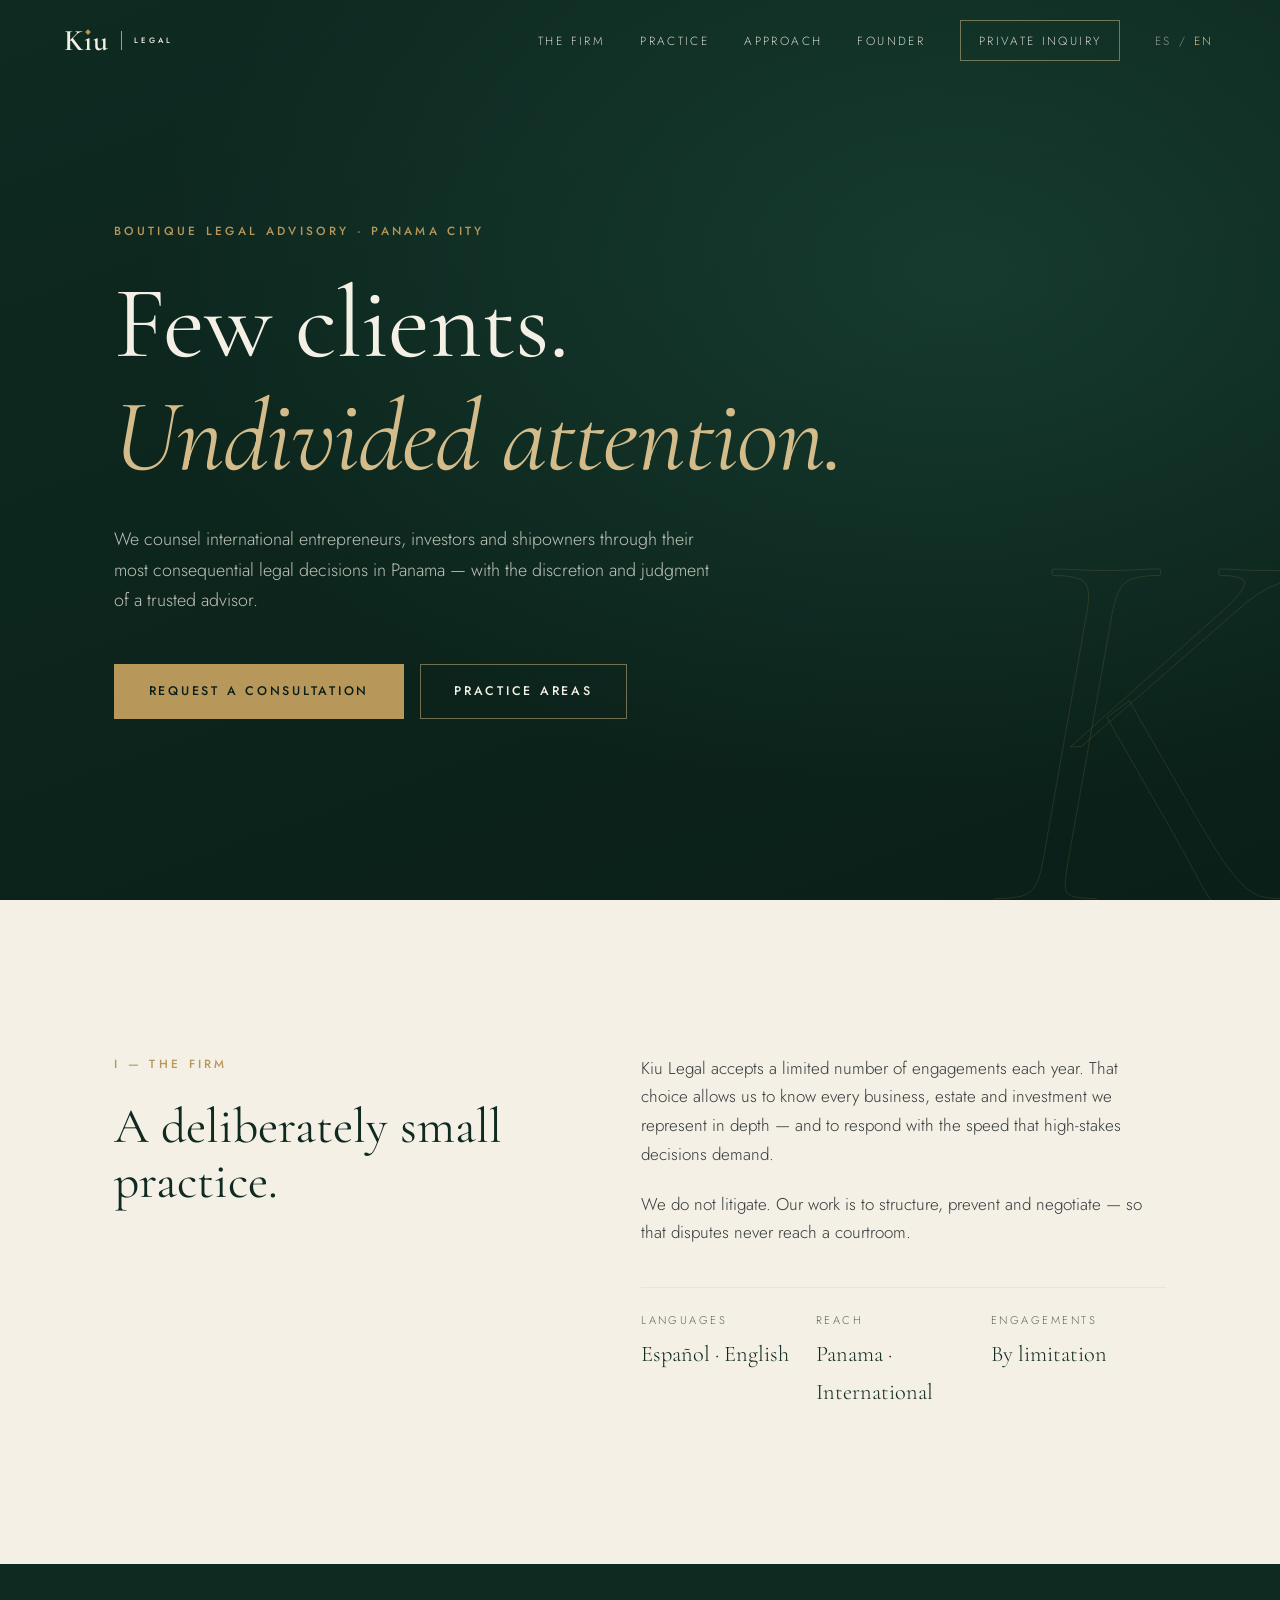
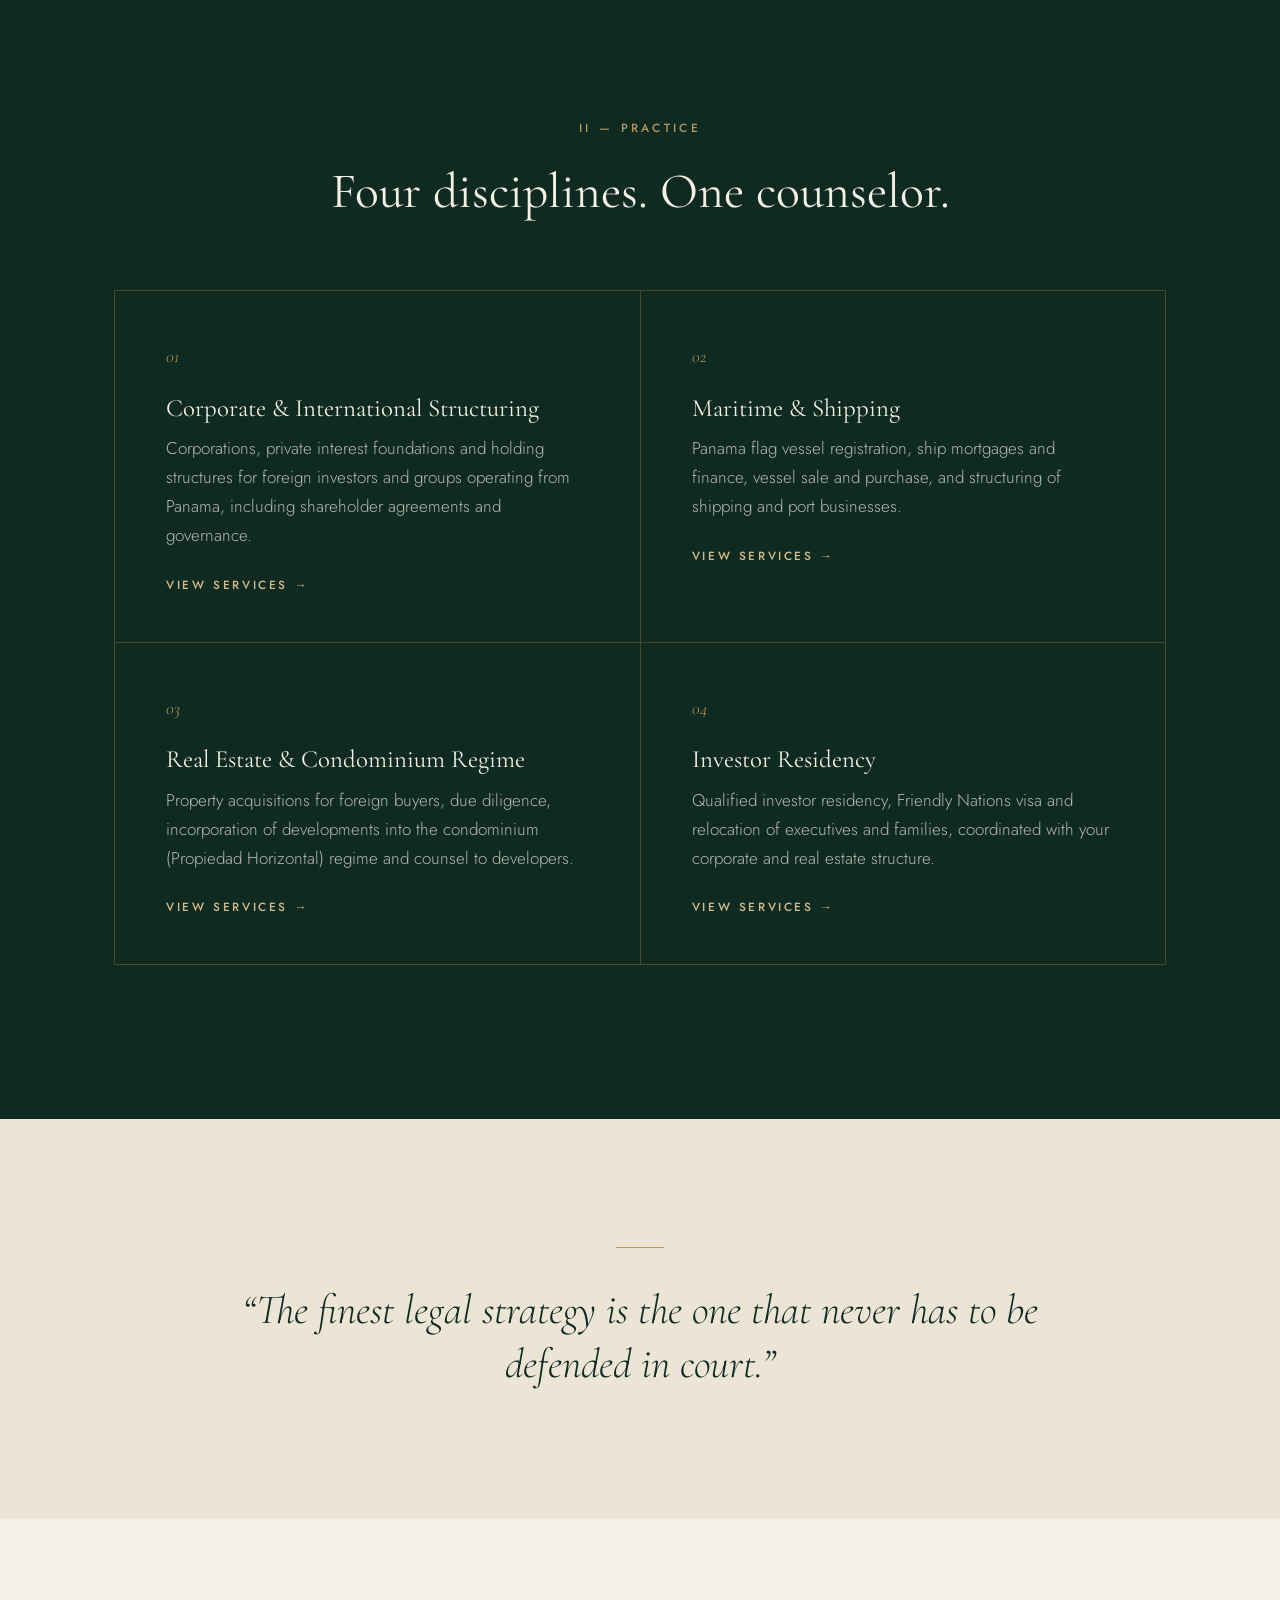
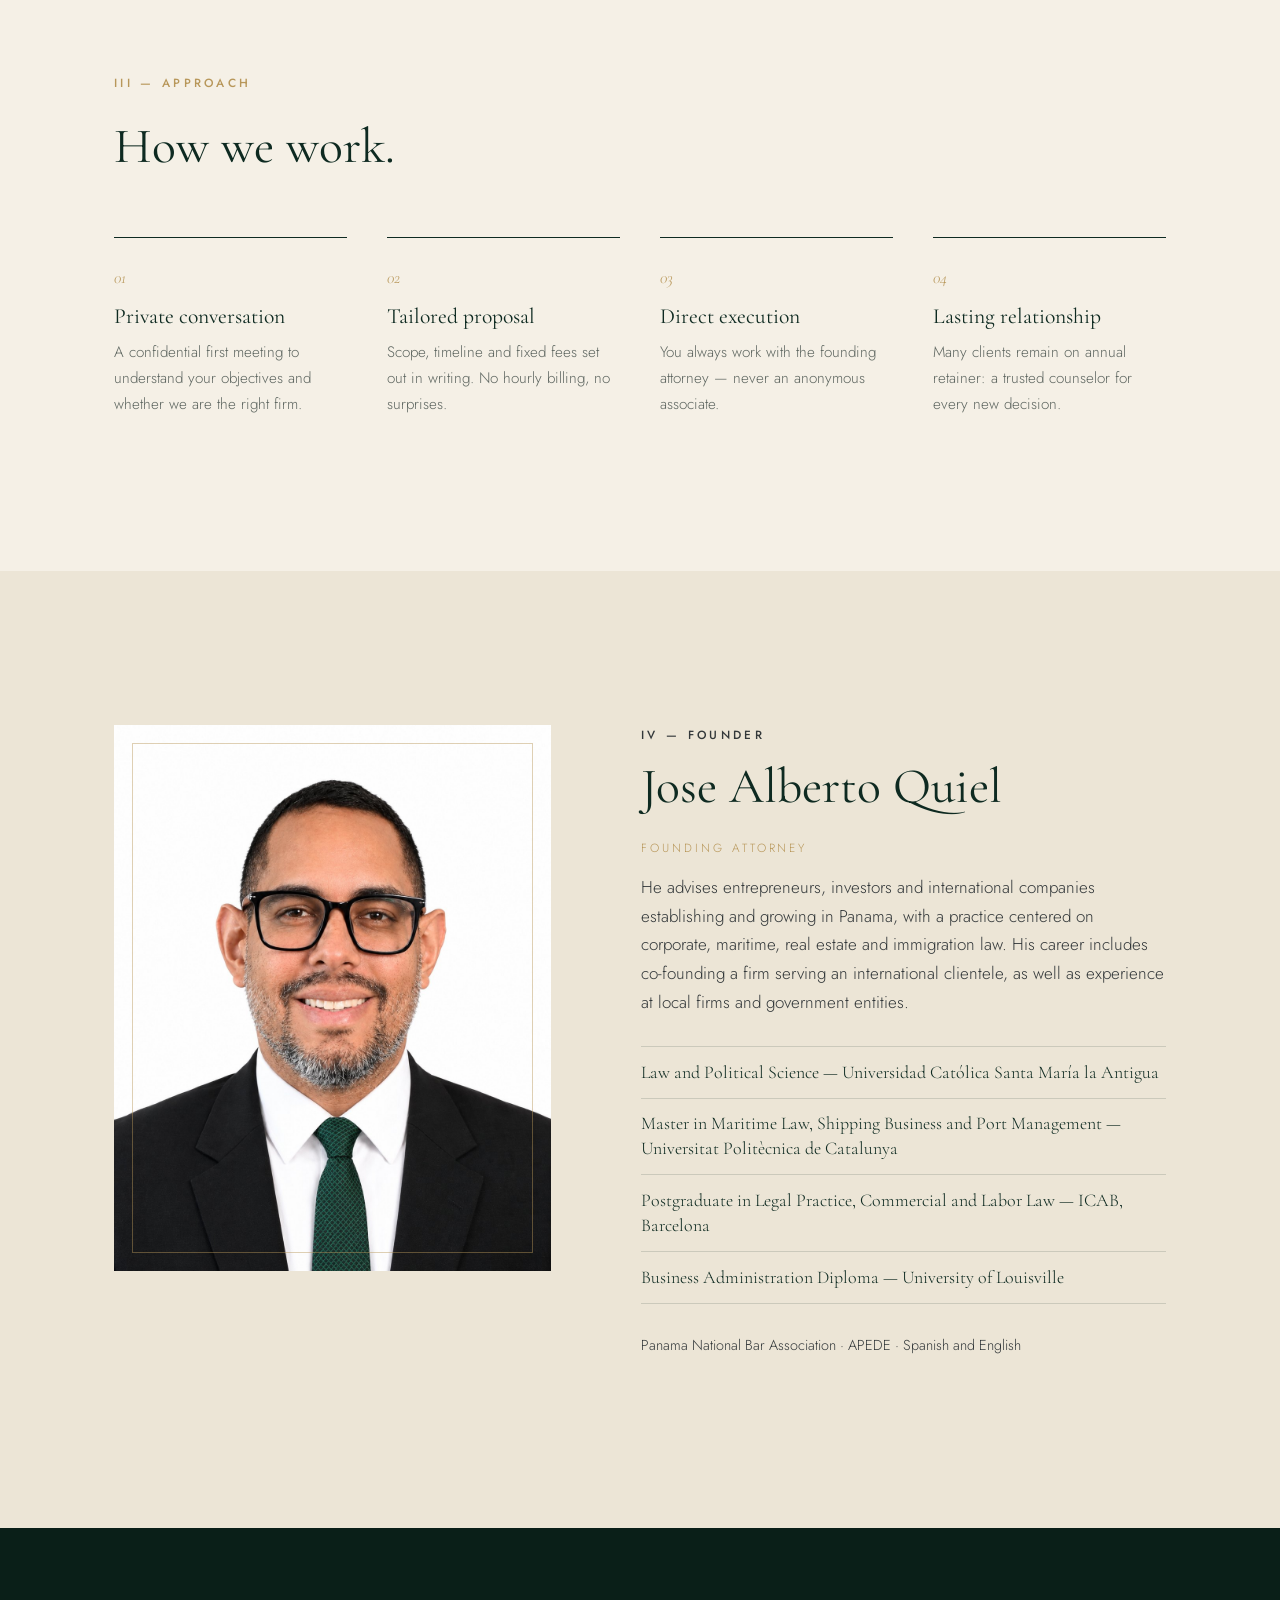
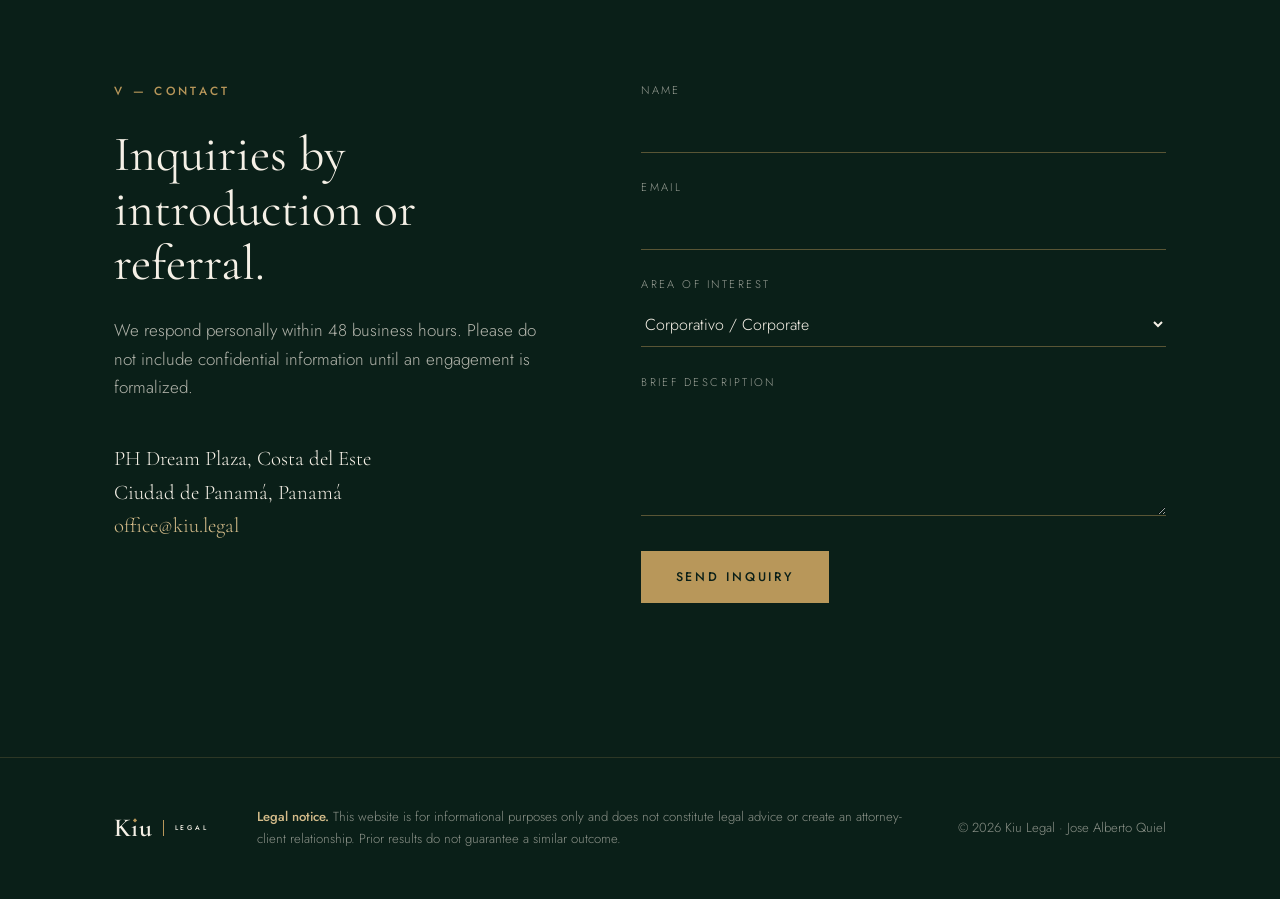
==== commit 3b349eb6: "Rebrand website to Kiu Legal Replace the QL monogram with the Kiu Legal wordmark (brass diamond as t" ====
--- a/index.html
+++ b/index.html
@@ -3,10 +3,10 @@
 <head>
   <meta charset="utf-8">
   <meta name="viewport" content="width=device-width, initial-scale=1">
-  <title>Q Legal — Boutique Legal Advisory · Panamá</title>
+  <title>Kiu Legal — Boutique Legal Advisory · Panamá</title>
   <meta name="description" content="Firma boutique de asesoría legal en Panamá para empresarios, inversionistas y navieras internacionales. Boutique legal advisory in Panama for international entrepreneurs, investors and shipowners.">
   <meta name="theme-color" content="#0E2A21">
-  <link rel="icon" href="assets/monogram.svg" type="image/svg+xml">
+  <link rel="icon" href="assets/favicon.svg" type="image/svg+xml">
   <link rel="preconnect" href="https://fonts.googleapis.com">
   <link rel="preconnect" href="https://fonts.gstatic.com" crossorigin>
   <link href="https://fonts.googleapis.com/css2?family=Cormorant+Garamond:ital,wght@0,400;0,500;0,600;1,400&family=Jost:wght@300;400;500&display=swap" rel="stylesheet">
@@ -16,9 +16,8 @@
 
   <!-- ============ HEADER ============ -->
   <header class="site-header" id="top">
-    <a class="brand" href="#top" aria-label="Q Legal">
-      <img src="assets/monogram.svg" alt="" class="brand-mark" width="40" height="40">
-      <span class="brand-name">Q <em>Legal</em></span>
+    <a class="brand" href="#top" aria-label="Kiu Legal">
+      <span class="kiu-logo"><span class="kiu">K<span class="i">ı</span>u</span><span class="sep"></span><span class="legal">LEGAL</span></span>
     </a>
     <nav class="nav" aria-label="Principal">
       <a href="#firma"><span data-l="es">La Firma</span><span data-l="en">The Firm</span></a>
@@ -52,7 +51,7 @@
           <a href="#practica" class="btn btn-ghost"><span data-l="es">Áreas de práctica</span><span data-l="en">Practice areas</span></a>
         </div>
       </div>
-      <div class="hero-mark" aria-hidden="true">QL</div>
+      <div class="hero-mark" aria-hidden="true">K</div>
     </section>
 
     <!-- ============ FIRM ============ -->
@@ -64,8 +63,8 @@
         </div>
         <div class="prose">
           <p>
-            <span data-l="es">Q Legal acepta un número limitado de mandatos cada año. Esa decisión nos permite conocer a fondo cada negocio, cada patrimonio y cada inversión que representamos, y responder con la rapidez que exigen las decisiones de alto nivel.</span>
-            <span data-l="en">Q Legal accepts a limited number of engagements each year. That choice allows us to know every business, estate and investment we represent in depth — and to respond with the speed that high-stakes decisions demand.</span>
+            <span data-l="es">Kiu Legal acepta un número limitado de mandatos cada año. Esa decisión nos permite conocer a fondo cada negocio, cada patrimonio y cada inversión que representamos, y responder con la rapidez que exigen las decisiones de alto nivel.</span>
+            <span data-l="en">Kiu Legal accepts a limited number of engagements each year. That choice allows us to know every business, estate and investment we represent in depth — and to respond with the speed that high-stakes decisions demand.</span>
           </p>
           <p>
             <span data-l="es">No litigamos. Nuestro trabajo es estructurar, prevenir y negociar: que los conflictos nunca lleguen a un tribunal.</span>
@@ -235,7 +234,7 @@
     <section class="section founder" id="fundador">
       <div class="container split">
         <div class="portrait">
-          <span aria-hidden="true">QL</span>
+          <span aria-hidden="true">K</span>
           <!-- Foto del fundador: guardar como assets/founder.jpg (retrato vertical 4:5, mín. 1000×1250 px) -->
           <img src="assets/founder.jpg" alt="Jose Alberto Quiel" loading="lazy" onerror="this.remove()">
         </div>
@@ -274,7 +273,7 @@
           <address>
             PH Dream Plaza, Costa del Este<br>
             Ciudad de Panamá, Panamá<br>
-            <a href="mailto:office@qlegal.com.pa">office@qlegal.com.pa</a>
+            <a href="mailto:office@kiu.legal">office@kiu.legal</a>
           </address>
         </div>
         <form class="form" id="inquiry">
@@ -299,15 +298,14 @@
   <footer class="site-footer">
     <div class="container footer-grid">
       <div class="brand">
-        <img src="assets/monogram.svg" alt="" class="brand-mark" width="36" height="36">
-        <span class="brand-name">Q <em>Legal</em></span>
+        <span class="kiu-logo"><span class="kiu">K<span class="i">ı</span>u</span><span class="sep"></span><span class="legal">LEGAL</span></span>
       </div>
       <p class="disclaimer">
         <strong><span data-l="es">Aviso legal.</span><span data-l="en">Legal notice.</span></strong>
         <span data-l="es">Este sitio es informativo y no constituye asesoría legal ni crea una relación abogado-cliente. Resultados previos no garantizan resultados similares.</span>
         <span data-l="en">This website is for informational purposes only and does not constitute legal advice or create an attorney-client relationship. Prior results do not guarantee a similar outcome.</span>
       </p>
-      <p class="copy">© <span id="year">2026</span> Q Legal · Jose Alberto Quiel</p>
+      <p class="copy">© <span id="year">2026</span> Kiu Legal · Jose Alberto Quiel</p>
     </div>
   </footer>
 
--- a/styles.css
+++ b/styles.css
@@ -96,8 +96,14 @@
   box-shadow: 0 1px 0 rgba(184, 151, 90, .25);
 }
 .brand { display: flex; align-items: center; gap: .8rem; text-decoration: none; }
-.brand-name { font-family: var(--serif); font-size: 1.45rem; letter-spacing: .06em; }
-.brand-name em { color: var(--brass-lt); }
+/* Logotipo Kiu Legal: el punto de la i es un rombo dorado */
+.kiu-logo { display: inline-flex; align-items: center; gap: .42em; line-height: 1; font-size: 30px; color: var(--ivory); }
+.kiu-logo .kiu { font-family: var(--serif); font-weight: 600; letter-spacing: .01em; }
+.kiu-logo .i { position: relative; display: inline-block; }
+.kiu-logo .i::after { content: ""; position: absolute; left: 50%; top: .13em; width: .12em; height: .12em; background: var(--brass); transform: translateX(-50%) rotate(45deg); }
+.kiu-logo .sep { width: 1px; height: .62em; background: var(--brass); }
+.kiu-logo .legal { font-family: var(--sans); font-weight: 500; font-size: .26em; letter-spacing: .42em; }
+.site-footer .kiu-logo { font-size: 26px; }
 .nav { margin-left: auto; display: flex; gap: 2.2rem; align-items: center; }
 .nav a {
   text-decoration: none; font-size: .74rem; letter-spacing: .2em; text-transform: uppercase;
